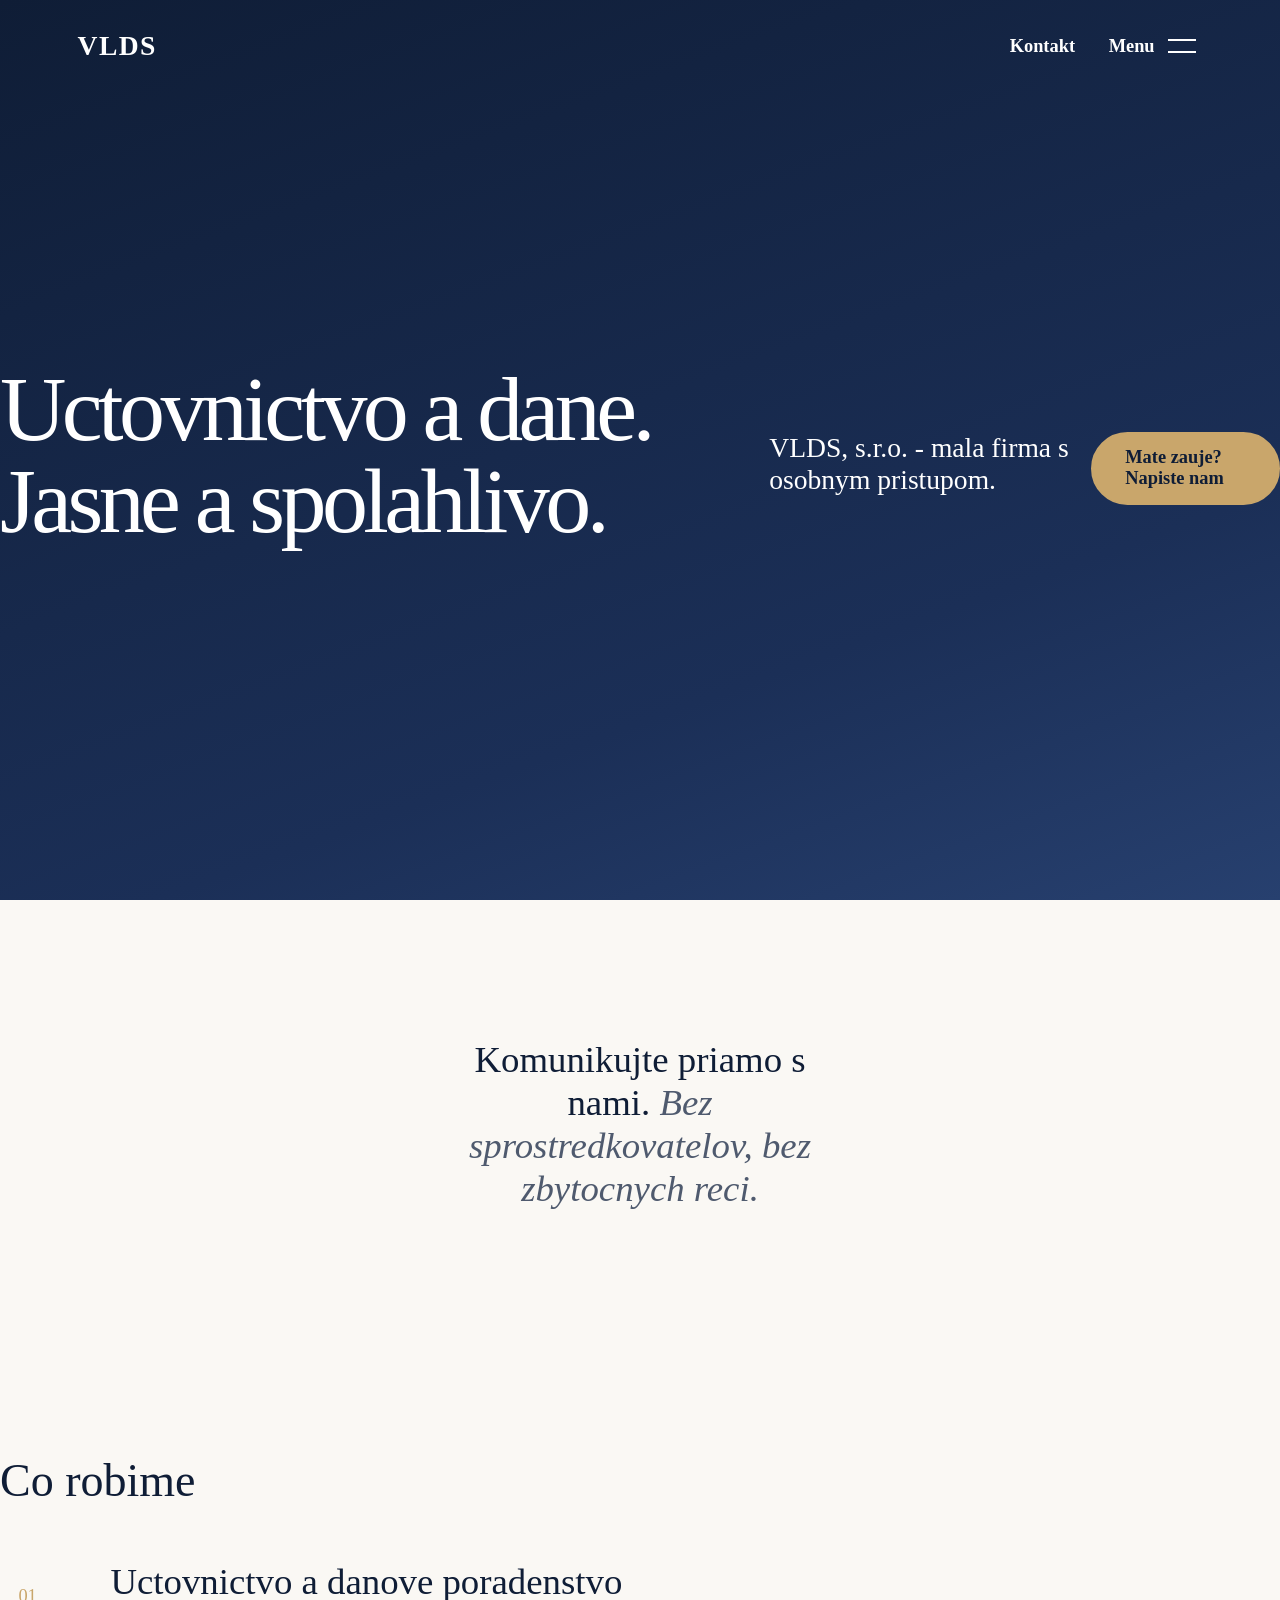
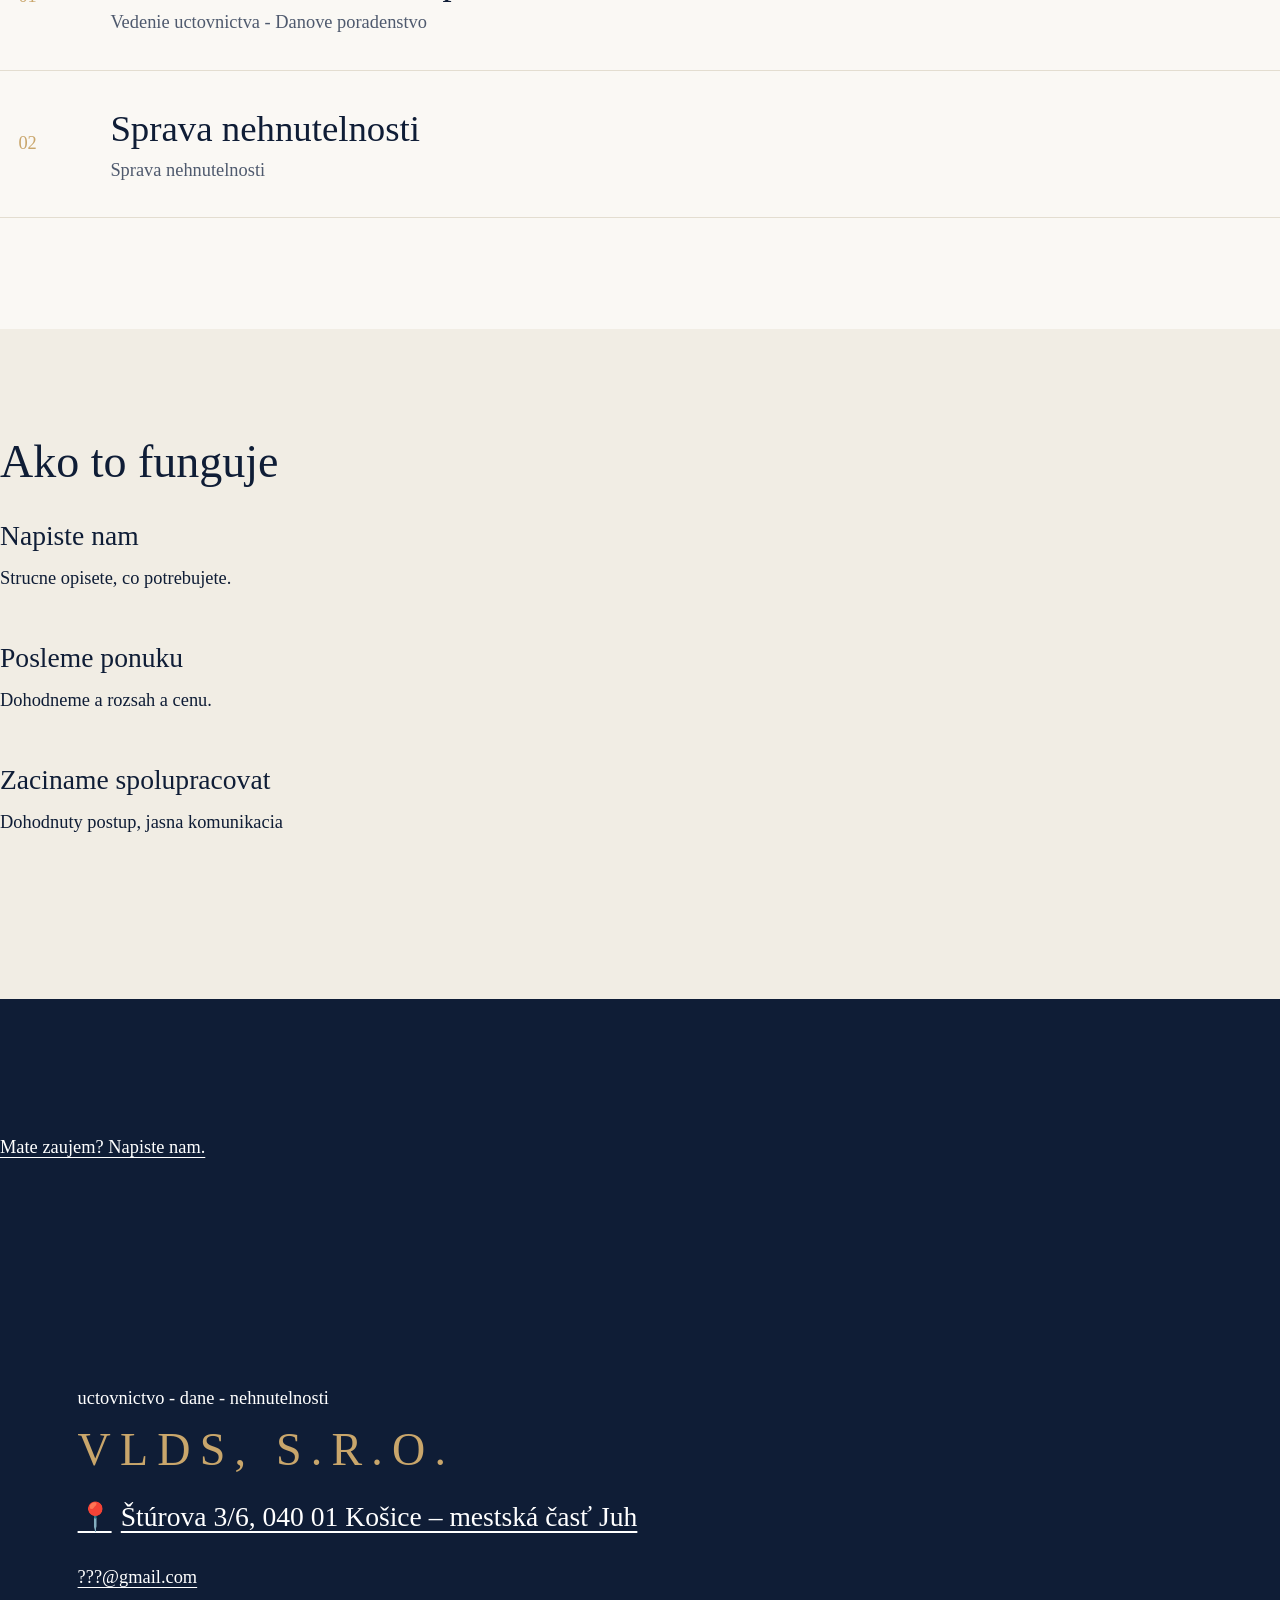
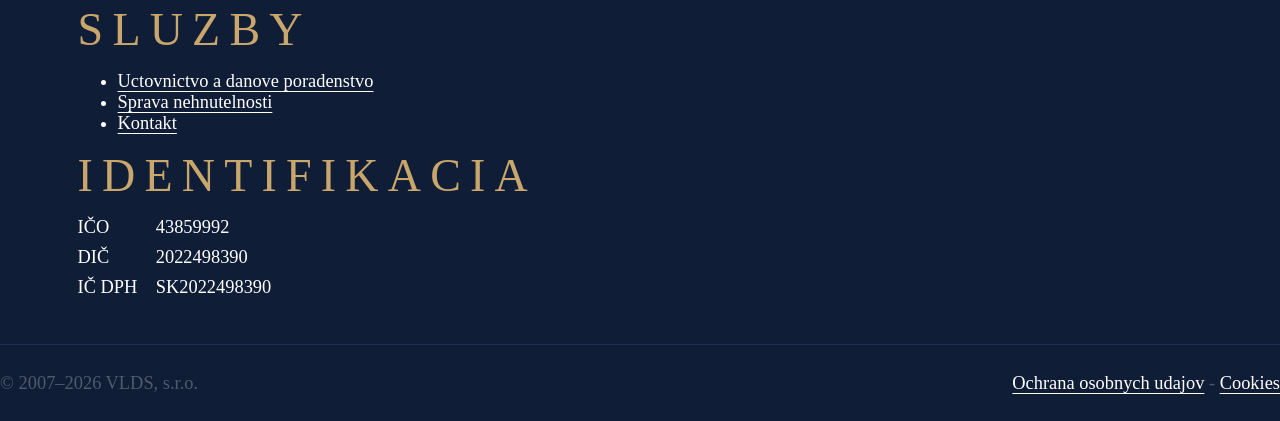
==== index.html @ 3e164d40 "Add initial HTML structure, CSS styles, and contact page" ====
<!doctype html>
<html>
  <head>
    <title>VLDS, s.r.o.</title>
    <link rel="stylesheet" href="style.css" />
  </head>

  <body class="home">
    <header class="header top">
      <div class="wrap bar">
        <a class="logo" href="index.html">VLDS</a>
        <div class="right">
          <a class="contact" href="/other-sites/contact.html">Kontakt</a>
          <button class="menu_button">
            <span class="menu_text" aria-expanded="false" aria-controls="menu"
              >Menu</span
            >
            <span class="bars" aria-hidden="true"></span>
          </button>
        </div>
      </div>
    </header>

    <main id="content">
      <section class="hero">
        <p class="eyebrow">Kosice - od roku 2007</p>
        <h1>Uctovnictvo a dane. Jasne a spolahlivo.</h1>
        <p class="lead">VLDS, s.r.o. - mala firma s osobnym pristupom.</p>
        <a class="button button--gold" href="/other-sites/contact.html"
          >Mate zauje? Napiste nam</a
        >
      </section>

      <section class="message">
        <p>
          Komunikujte priamo s nami.
          <em>Bez sprostredkovatelov, bez zbytocnych reci.</em>
        </p>
      </section>

      <section class="services">
        <p class="eyebrow">Sluzby</p>
        <h2>Co robime</h2>
        <div class="list">
          <a class="row" href="">
            <span class="number">01</span>
            <span class="row_text">
              <b>Uctovnictvo a danove poradenstvo</b>
              <small>Vedenie uctovnictva - Danove poradenstvo</small>
            </span>
          </a>

          <a class="row" href="">
            <span class="number">02</span>
            <span class="row_text">
              <b>Sprava nehnutelnosti</b>
              <small>Sprava nehnutelnosti</small>
            </span>
          </a>
        </div>
      </section>

      <section class="procedure">
        <p class="eyebrow">Postup</p>
        <h2>Ako to funguje</h2>
        <ol class="steps">
          <li>
            <h3>Napiste nam</h3>
            <p>Strucne opisete, co potrebujete.</p>
          </li>
          <li>
            <h3>Posleme ponuku</h3>
            <p>Dohodneme a rozsah a cenu.</p>
          </li>
          <li>
            <h3>Zaciname spolupracovat</h3>
            <p>Dohodnuty postup, jasna komunikacia</p>
          </li>
        </ol>
      </section>

      <section class="cooperation">
        <p class="eyebrow">Spolupraca</p>
        <a href="/other-sites/contact.html">Mate zaujem? Napiste nam.</a>
      </section>
    </main>

    <footer class="footer">
      <div class="wrap">
        <p>uctovnictvo - dane - nehnutelnosti</p>
        <div>
          <h2>VLDS, s.r.o.</h2>
          <details class="address">
            <summary>Štúrova 3/6, 040 01 Košice – mestská časť Juh</summary>
          </details>
          <p><a href="">???@gmail.com</a></p>
        </div>

        <div>
          <h2>Sluzby</h2>
          <ul class="footer_services">
            <li>
              <a href="">Uctovnictvo a danove poradenstvo</a>
            </li>
            <li>
              <a href="">Sprava nehnutelnosti</a>
            </li>
            <li>
              <a href="/other-sites/contact.html">Kontakt</a>
            </li>
          </ul>
        </div>

        <div>
          <h2>Identifikacia</h2>
          <dl>
            <dt>IČO</dt>
            <dd>43859992</dd>
            <dt>DIČ</dt>
            <dd>2022498390</dd>
            <dt>IČ DPH</dt>
            <dd>SK2022498390</dd>
          </dl>
        </div>
      </div>

      <div class="legal">
        <span>© 2007–2026 VLDS, s.r.o.</span>
        <span>
          <a href="/legal/">Ochrana osobnych udajov</a>
          -
          <a href="/legal/">Cookies</a>
        </span>
      </div>
    </footer>
  </body>
</html>
---- style.css ----
:root {
  --color: #0f1d36;
  --color2: #1b2f57;
  --background: #faf8f4;
  --line: #e3ddd0;
  --gold: #c9a66b;
  --muted: #4f5a6e;
  --font: "Iowan Old Style", "Palatino Linotype", Palatino, Georgia, serif;
}


/* GLOBAL */

* {
    box-sizing: border-box;
}

html {
    font-size: 115%;
    scroll-behavior: smooth;
}

body {
    margin: 0;
    font: 1.25rem, "Segoe UI", Roboto, sans-serif;
    color: var(--color);
    background: var(--background);
    animation: all 1s;
}

a {
    color: inherit  ;
    text-underline-offset: 4px;
}

h1, h2, h3 {
    font-family: var(--font);
    font-weight: 500;
    line-height: 1;
    margin: 0 0 1rem;
}

h1 {
    font-size: 5rem;
    letter-spacing: -0.05em;
}

h2 {
    font-size: 2.5rem;
}

h3 {
    font-size: 1.5rem;
}

.wrap {
    max-width: 1180px;
    margin: 0 auto;
    padding: 0 1.5rem;
}

.services, .procedure {
    padding: 6rem 0;
}

.procedure {
    background: #f1ede4;
}

.small {
    font-size: 1rem;
}

.lead {
    font-size: 1.5rem;
    color: var(--muted);
    max-width: 36ch;
}

.eyebrow {
    position: absolute;
    left: -1000px;
    top: 0;
    background: var(--color);
    color: white;
    padding: 0.5rem 1rem;
    z-index: 100;
}

:focus-visible {
    outline: 3px solid var(--gold);
    outline-offset: 3px;
}


/* HEADER */

.header {
    position: fixed;
    inset: 0 0 auto;
    z-index: 60;
    background: var(--background);
    border-bottom: 1px solid var(--line);
    transition: transform 0.3s,
                background 0.3s,
                color 0.3s;
}

.bar {
    display: flex;
    justify-content: space-between;
    align-items: center;
    min-height: 5rem;
}

.logo {
    font: 600 1.5rem var(--font);
    text-decoration: none;
    letter-spacing: 0.05em;
}

.right {
    display: flex;
    align-items: center;
    gap: 1.5rem;
}

.contact {
    text-decoration: none;
    font-weight: 600;
    position: relative;
}

.menu_button {
    display: flex;
    align-items: center;
    gap: 0.75rem;
    min-height: 50px;
    background: none;
    border: 0;
    color: inherit;
    font: inherit;
    font-weight: 600;
    cursor: pointer;
}

.bars {
    width: 28px;
    height: 14px;
    border-top: 2px solid;
    border-bottom: 2px solid;
    position: relative;
    transition: 0.5s;
}

.home .header.top {
    background: transparent;
    border-color:  transparent;
    color: white;
}


/* HERO */

.hero {
    position: relative;
    min-height: 100svh;
    display: flex;
    align-items: center;
    background: linear-gradient(160deg, #0f1d36, #1b2f57 70%, #27406f);
    color: white;
    overflow: hidden;
    padding: 7rem 0 5rem;
}

.hero .eyebrow {
    color: var(--gold)
}

.hero .lead {
    color: white;
    margin-bottom: 2rem;
}

.hero .wrap {
    position: relative;
}

.hero h1 {
    display: inline-block;
    overflow: hidden;
    vertical-align: top;
    padding-bottom: 0.1em;
}

.button {
    display: inline-block;
    min-height: 50px;
    padding: 0.75rem 1.75rem;
    font: inherit;
    font-weight: 700;
    text-decoration: none;
    color: white;
    background: var(--color);
    border: 2px solid var(--color2);
    border-radius: 100px;
    cursor: pointer;
    transition: transform 0.3s,
                background 0.3s,
                color 0.3s;
}

.button:hover {
    transform: translateY(-3px);
}

.button--gold {
    background: var(--gold);
    border-color: var(--gold);
    color: var(--color);
}

.message {
    padding: 7.5rem 0;
    text-align: center;
}

.message p {
    font: 500 2rem var(--font);
    max-width: 20ch;
    margin: 0 auto;
}

.message em {
    color: var(--muted);
}


/* SERVICES */

.rows {
    margin-top: 2.5rem;
    border-top: 1px solid var(--line);
}

.row {
    display: grid;
    grid-template-columns: 4rem 1fr auto;
    gap: 1rem;
    align-items: center;
    padding: 2rem 1rem;
    border-bottom: 1px solid var(--line);
    text-decoration: none;
    transition: background 0.3s,
                color 0.3s,
                padding 0.3s;
}

.row:hover, .row:focus-visible {
    background: var(--color);
    color: white;
    padding-left: 2rem;
}

.number {
    font: 500 1rem var(--font);
    color: var(--gold);
}

.row_text b {
    display: block;
    font: 500 2rem var(--font);
}

.row_text small {
    display: block;
    color: var(--muted);
    font-size: 1rem;
    margin-top: 0.5rem;
}

.row:hover small {
    color: white;
}


/* PRODECURE */

.steps {
    list-style: none;
    padding: 0;
    margin: 2rem 0;
    display: grid;
    gap: 2rem;
}

.steps li {
    border-top: px solid var(--font);
}


/* COOPERATION */

.cooperation {
    background: var(--color);
    color: white;
    padding: 7.5rem 0;
}

.cooperation .eyebrow {
    color: var(--gold);
}


/* FOOTER */

.footer {
    background: var(--color);
    color: white;
    padding: 4rem 0 1.5rem;
}

.footer a {
    color: white;
}

.footer h2 {
    font: 600 0.75rem;
    letter-spacing: 0.2em;
    text-transform: uppercase;
    color: var(--gold);
    margin: 0 0 1rem;
}

.address {
    margin: 0.6rem 0 1.4rem;
}

.address summary {
    cursor: pointer;
    font: 500 1.5rem var(--font);
    min-height: 50px;
    display: flex;
    align-items: center;
    gap: 0.5rem;
    text-decoration: underline;
    text-underline-offset: 5px;
    list-style: none;
}

.address summary::-webkit-details-marker {
  display: none;
}

.address summary:before {
  content: "📍";
}

.address summary:hover {
  text-decoration-color: var(--gold);
}

.footer_sevices {
    list-style: none;
    padding: 0;
    margin: 0;
}

.footer_sevices li {
    margin: 0.5rem 0;
}

.footer dl {
    display: grid;
    grid-template-columns: auto 1fr;
    gap: 0.5rem 1rem;
    margin: 0;
}

.footer dd {
    margin: 0;
}

.legal {
    display: flex;
    flex-wrap: wrap;
    justify-content: space-between;
    gap: 0.5rem;
    margin-top: 2.5rem;
    padding-top: 1.5rem;
    border-top: 1px solid var(--color2);
    font-size: 1rem;
    color: var(--muted);
}
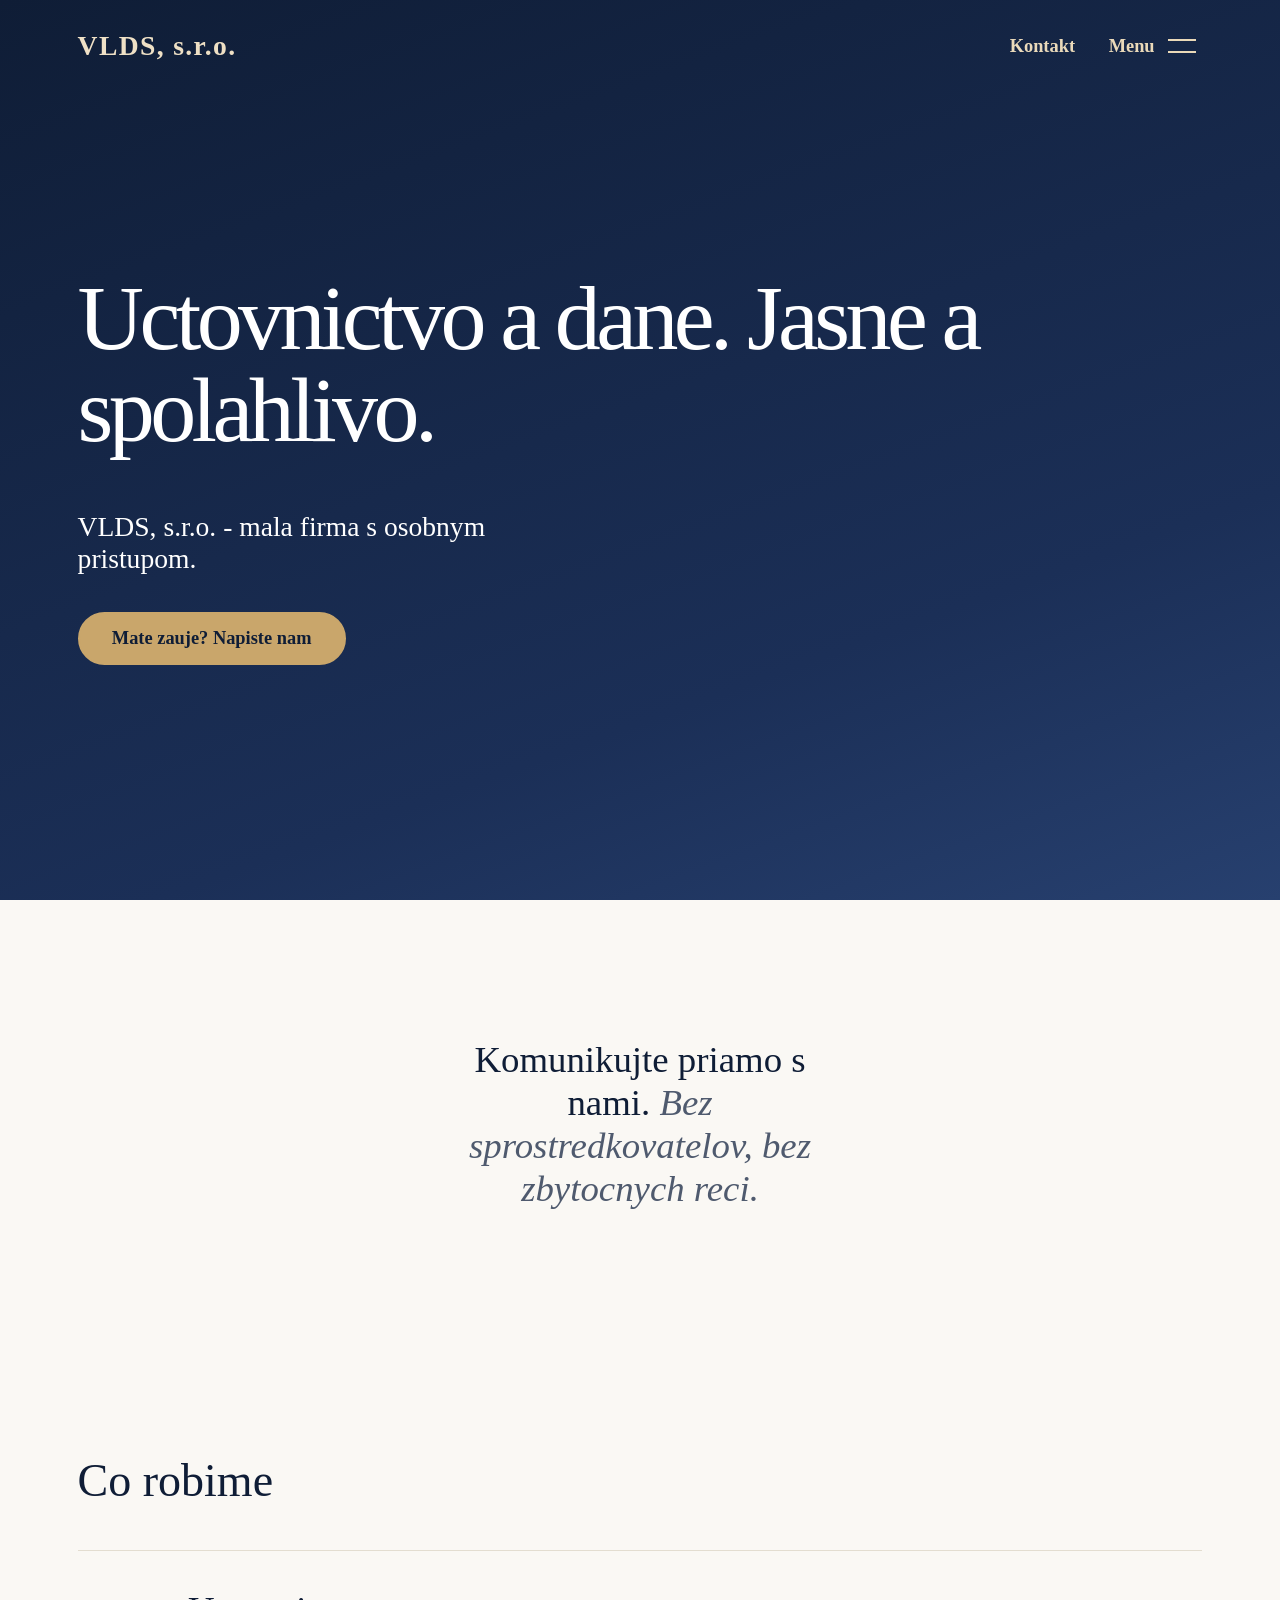
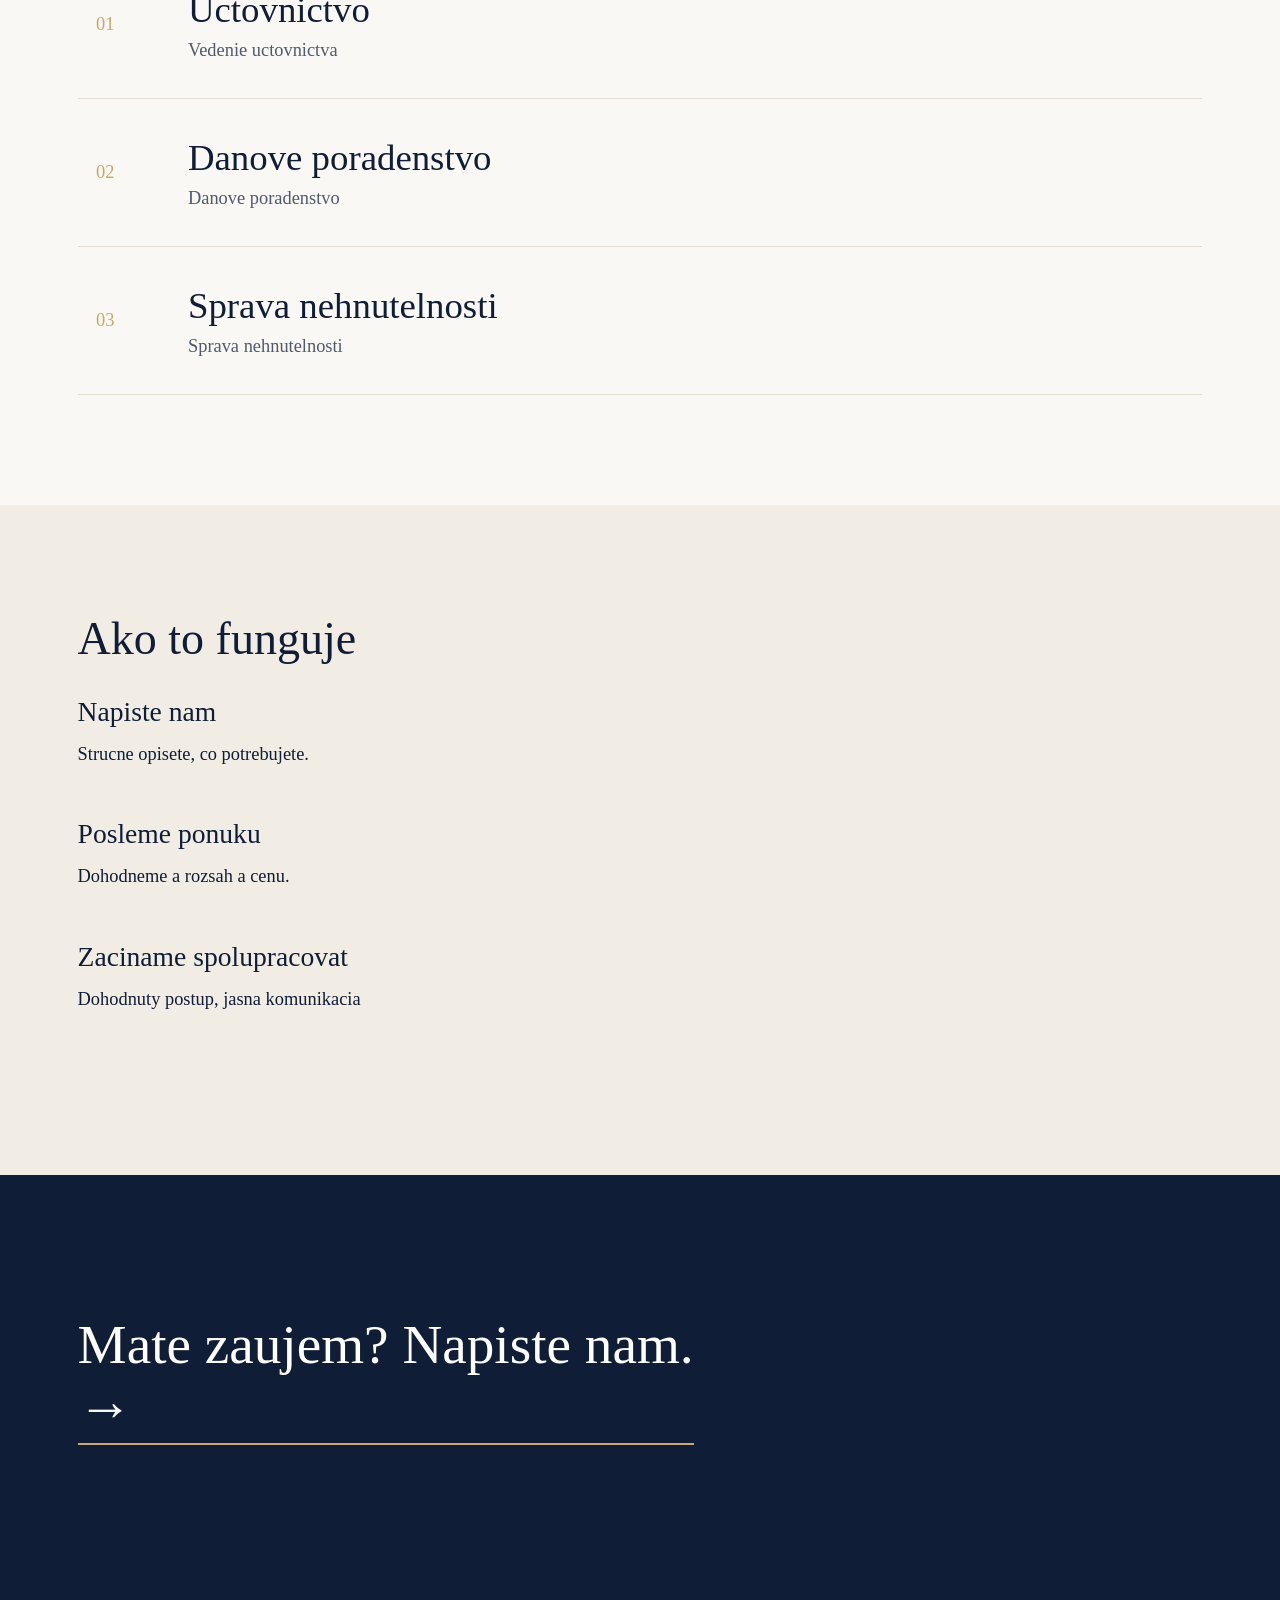
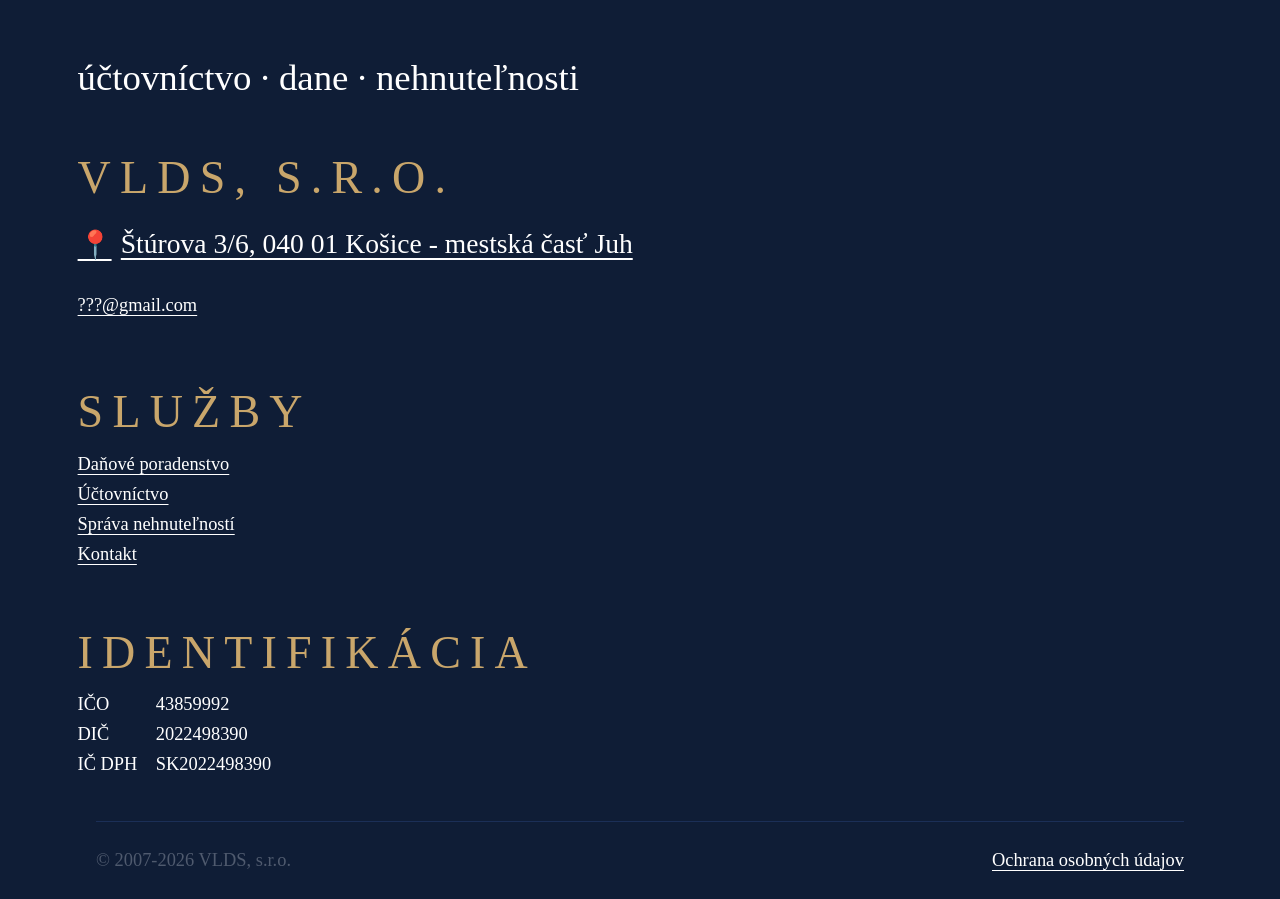
==== commit f1be52c3: "Add contact, tax consulting, property management, and accounting pages with corresponding HTML struc" ====
--- a/index.html
+++ b/index.html
@@ -1,21 +1,23 @@
 <!doctype html>
-<html>
+<html lang="sk">
   <head>
     <title>VLDS, s.r.o.</title>
-    <link rel="stylesheet" href="style.css" />
+    <link rel="stylesheet" href="/style.css" />
   </head>
 
   <body class="home">
     <header class="header top">
       <div class="wrap bar">
-        <a class="logo" href="index.html">VLDS</a>
+        <a class="logo" href="/index.html">VLDS, s.r.o.</a>
         <div class="right">
           <a class="contact" href="/other-sites/contact.html">Kontakt</a>
-          <button class="menu_button">
-            <span class="menu_text" aria-expanded="false" aria-controls="menu"
-              >Menu</span
-            >
-            <span class="bars" aria-hidden="true"></span>
+          <button
+            class="menu_button"
+            aria-expanded="false"
+            aria-controls="menu"
+          >
+            <span>Menu</span
+            ><span class="bars" aria-hidden="true"></span>
           </button>
         </div>
       </div>
@@ -23,114 +25,153 @@
 
     <main id="content">
       <section class="hero">
-        <p class="eyebrow">Kosice - od roku 2007</p>
-        <h1>Uctovnictvo a dane. Jasne a spolahlivo.</h1>
-        <p class="lead">VLDS, s.r.o. - mala firma s osobnym pristupom.</p>
-        <a class="button button--gold" href="/other-sites/contact.html"
-          >Mate zauje? Napiste nam</a
-        >
+        <div class="wrap">
+          <p class="eyebrow">Kosice - od roku 2007</p>
+          <h1>Uctovnictvo a dane. Jasne a spolahlivo.</h1>
+          <p class="lead">VLDS, s.r.o. - mala firma s osobnym pristupom.</p>
+          <a class="button button--gold" href="/other-sites/contact.html"
+            >Mate zauje? Napiste nam</a
+          >
+        </div>
       </section>
 
       <section class="message">
-        <p>
-          Komunikujte priamo s nami.
-          <em>Bez sprostredkovatelov, bez zbytocnych reci.</em>
-        </p>
+        <div class="wrap">
+          <p>
+            Komunikujte priamo s nami.
+            <em>Bez sprostredkovatelov, bez zbytocnych reci.</em>
+          </p>
+        </div>
       </section>
 
       <section class="services">
-        <p class="eyebrow">Sluzby</p>
-        <h2>Co robime</h2>
-        <div class="list">
-          <a class="row" href="">
-            <span class="number">01</span>
-            <span class="row_text">
-              <b>Uctovnictvo a danove poradenstvo</b>
-              <small>Vedenie uctovnictva - Danove poradenstvo</small>
-            </span>
-          </a>
+        <div class="wrap">
+          <p class="eyebrow">Sluzby</p>
+          <h2>Co robime</h2>
+          <div class="list">
+            <a class="row" href="/other-sites/vedenie-uctovnictva.html">
+              <span class="number">01</span>
+              <span class="row_text">
+                <b>Uctovnictvo</b>
+                <small>Vedenie uctovnictva</small>
+              </span>
+            </a>
 
-          <a class="row" href="">
-            <span class="number">02</span>
-            <span class="row_text">
-              <b>Sprava nehnutelnosti</b>
-              <small>Sprava nehnutelnosti</small>
-            </span>
-          </a>
+            <a class="row" href="/other-sites/danove-poradenstvo.html">
+              <span class="number">02</span>
+              <span class="row_text">
+                <b>Danove poradenstvo</b>
+                <small>Danove poradenstvo</small>
+              </span>
+            </a>
+
+            <a class="row" href="/other-sites/sprava-nehnutelnosti.html">
+              <span class="number">03</span>
+              <span class="row_text">
+                <b>Sprava nehnutelnosti</b>
+                <small>Sprava nehnutelnosti</small>
+              </span>
+            </a>
+          </div>
         </div>
       </section>
 
       <section class="procedure">
-        <p class="eyebrow">Postup</p>
-        <h2>Ako to funguje</h2>
-        <ol class="steps">
-          <li>
-            <h3>Napiste nam</h3>
-            <p>Strucne opisete, co potrebujete.</p>
-          </li>
-          <li>
-            <h3>Posleme ponuku</h3>
-            <p>Dohodneme a rozsah a cenu.</p>
-          </li>
-          <li>
-            <h3>Zaciname spolupracovat</h3>
-            <p>Dohodnuty postup, jasna komunikacia</p>
-          </li>
-        </ol>
+        <div class="wrap">
+          <p class="eyebrow">Postup</p>
+          <h2>Ako to funguje</h2>
+          <ol class="steps">
+            <li>
+              <h3>Napiste nam</h3>
+              <p>Strucne opisete, co potrebujete.</p>
+            </li>
+            <li>
+              <h3>Posleme ponuku</h3>
+              <p>Dohodneme a rozsah a cenu.</p>
+            </li>
+            <li>
+              <h3>Zaciname spolupracovat</h3>
+              <p>Dohodnuty postup, jasna komunikacia</p>
+            </li>
+          </ol>
+        </div>
       </section>
 
       <section class="cooperation">
-        <p class="eyebrow">Spolupraca</p>
-        <a href="/other-sites/contact.html">Mate zaujem? Napiste nam.</a>
+        <div class="wrap">
+          <p class="eyebrow">Spolupraca</p>
+          <a class="question" href="/other-sites/contact.html"
+            >Mate zaujem? Napiste nam. <span aria-hidden="true">→</span></a
+          >
+        </div>
       </section>
     </main>
 
     <footer class="footer">
       <div class="wrap">
-        <p>uctovnictvo - dane - nehnutelnosti</p>
-        <div>
-          <h2>VLDS, s.r.o.</h2>
-          <details class="address">
-            <summary>Štúrova 3/6, 040 01 Košice – mestská časť Juh</summary>
-          </details>
-          <p><a href="">???@gmail.com</a></p>
+        <p class="little">účtovníctvo · dane · nehnuteľnosti</p>
+        <div class="grid">
+          <div>
+            <h2>VLDS, s.r.o.</h2>
+            <details class="address">
+              <summary>Štúrova 3/6, 040 01 Košice - mestská časť Juh</summary>
+              <div
+                class="map"
+                data-lat="48.716152"
+                data-lng="21.258461"
+                data-label="VLDS, s.r.o., Štúrova 3/6"
+                role="region"
+                aria-label="Interaktívna mapa"
+              ></div>
+              <a
+                class="ext"
+                href="https://www.google.com/maps/search/?api=1&query=%C5%A0t%C3%BArova%203/6%2C%20040%2001%20Ko%C5%A1ice"
+                target="_blank"
+                rel="noopener"
+                >Otvoriť v Google Maps ↗</a
+              >
+            </details>
+            <p><a href="">???@gmail.com</a></p>
+          </div>
+
+          <div>
+            <h2>Služby</h2>
+            <ul class="footer_services">
+              <li>
+                <a href="/other-sites/danove-poradenstvo.html"
+                  >Daňové poradenstvo</a
+                >
+              </li>
+              <li>
+                <a href="/other-sites/vedenie-uctovnictva.html">Účtovníctvo</a>
+              </li>
+              <li>
+                <a href="/other-sites/sprava-nehnutelnosti.html"
+                  >Správa nehnuteľností</a
+                >
+              </li>
+              <li><a href="/other-sites/contact.html">Kontakt</a></li>
+            </ul>
+          </div>
+
+          <div>
+            <h2>Identifikácia</h2>
+            <dl>
+              <dt>IČO</dt>
+              <dd>43859992</dd>
+              <dt>DIČ</dt>
+              <dd>2022498390</dd>
+              <dt>IČ DPH</dt>
+              <dd>SK2022498390</dd>
+            </dl>
+          </div>
         </div>
 
-        <div>
-          <h2>Sluzby</h2>
-          <ul class="footer_services">
-            <li>
-              <a href="">Uctovnictvo a danove poradenstvo</a>
-            </li>
-            <li>
-              <a href="">Sprava nehnutelnosti</a>
-            </li>
-            <li>
-              <a href="/other-sites/contact.html">Kontakt</a>
-            </li>
-          </ul>
+        <div class="legal">
+          <span>© 2007-2026 VLDS, s.r.o.</span
+          ><span
+            ><a href="/legal/ochrana-osobnych-udajov.html">Ochrana osobných údajov</a>
         </div>
-
-        <div>
-          <h2>Identifikacia</h2>
-          <dl>
-            <dt>IČO</dt>
-            <dd>43859992</dd>
-            <dt>DIČ</dt>
-            <dd>2022498390</dd>
-            <dt>IČ DPH</dt>
-            <dd>SK2022498390</dd>
-          </dl>
-        </div>
-      </div>
-
-      <div class="legal">
-        <span>© 2007–2026 VLDS, s.r.o.</span>
-        <span>
-          <a href="/legal/">Ochrana osobnych udajov</a>
-          -
-          <a href="/legal/">Cookies</a>
-        </span>
       </div>
     </footer>
   </body>
--- a/style.css
+++ b/style.css
@@ -8,344 +8,580 @@
   --font: "Iowan Old Style", "Palatino Linotype", Palatino, Georgia, serif;
 }
 
-
 /* GLOBAL */
-
+/* Main */
 * {
-    box-sizing: border-box;
+  box-sizing: border-box;
 }
 
 html {
-    font-size: 115%;
-    scroll-behavior: smooth;
+  font-size: 115%;
+  scroll-behavior: smooth;
 }
 
 body {
-    margin: 0;
-    font: 1.25rem, "Segoe UI", Roboto, sans-serif;
-    color: var(--color);
-    background: var(--background);
-    animation: all 1s;
+  margin: 0;
+  font: 1.25rem, "Segoe UI", Roboto, sans-serif;
+  color: var(--color);
+  background: var(--background);
+  animation: 1s;
 }
 
 a {
-    color: inherit  ;
-    text-underline-offset: 4px;
-}
-
-h1, h2, h3 {
-    font-family: var(--font);
-    font-weight: 500;
-    line-height: 1;
-    margin: 0 0 1rem;
+  color: inherit;
+  text-underline-offset: 4px;
+}
+
+h1,
+h2,
+h3 {
+  font-family: var(--font);
+  font-weight: 500;
+  line-height: 1;
+  margin: 0 0 1rem;
 }
 
 h1 {
-    font-size: 5rem;
-    letter-spacing: -0.05em;
+  font-size: 5rem;
+  letter-spacing: -0.05em;
 }
 
 h2 {
-    font-size: 2.5rem;
+  font-size: 2.5rem;
 }
 
 h3 {
-    font-size: 1.5rem;
+  font-size: 1.5rem;
 }
 
 .wrap {
-    max-width: 1180px;
-    margin: 0 auto;
-    padding: 0 1.5rem;
-}
-
-.services, .procedure {
-    padding: 6rem 0;
+  max-width: 1180px;
+  margin: 0 auto;
+  padding: 0 1.5rem;
+}
+
+.services,
+.procedure,
+.statement {
+  padding: 6rem 0;
 }
 
 .procedure {
-    background: #f1ede4;
+  background: #f1ede4;
 }
 
 .small {
-    font-size: 1rem;
+  font-size: 1rem;
 }
 
 .lead {
-    font-size: 1.5rem;
-    color: var(--muted);
-    max-width: 36ch;
+  font-size: 1.5rem;
+  color: var(--muted);
+  max-width: 36ch;
 }
 
 .eyebrow {
-    position: absolute;
-    left: -1000px;
-    top: 0;
-    background: var(--color);
-    color: white;
-    padding: 0.5rem 1rem;
-    z-index: 100;
+  position: absolute;
+  left: -1000px;
+  top: 0;
+  background: var(--color);
+  color: white;
+  padding: 0.5rem 1rem;
+  z-index: 100;
 }
 
 :focus-visible {
-    outline: 3px solid var(--gold);
-    outline-offset: 3px;
+  outline: 3px solid var(--gold);
+  outline-offset: 3px;
+}
+
+/* OTHER SITES */
+.title {
+  padding: 9rem 0 2rem;
+}
+
+.statement {
+  padding-top: 2rem;
+}
+
+.narrow {
+  max-width: 800px;
+}
+
+.narrow h2 {
+  font-size: 2rem;
+  margin-top: 2rem;
+}
+
+/* FORM */
+.grid {
+  display: grid;
+  gap: 3rem;
+}
+
+.muted {
+  color: var(--muted);
+}
+
+.small {
+  font-size: 1rem;
+}
+
+.form {
+  display: grid;
+  gap: 1.5rem;
+}
+
+.dont {
+  position: absolute;
+  left: -10000px;
+}
+
+.field label {
+  display: block;
+  font-weight: 600;
+  margin-bottom: 0.25rem;
+}
+
+.field b {
+  color: var(--gold);
+}
+
+input,
+textarea {
+  width: 100%;
+  min-height: 50px;
+  padding: 0.8rem 0;
+  font: inherit;
+  color: var(--color);
+  background: transparent;
+  border: 1px solid var(--line);
+  border-bottom: 2px solid var(--gold);
+  border-radius: 0;
+  transition: border-color 0.25s;
+}
+
+input:focus,
+textarea:focus {
+  outline: 0;
+  border-color: var(--color);
+  box-shadow: 0 2px 0 var(--gold);
+}
+
+.check {
+  display: flex;
+  gap: 0.8rem;
+  align-items: flex-start;
+}
+
+.check input {
+  width: 24px;
+  min-height: 24px;
+  margin-top: 0.3rem;
+  flex: none;
+}
+
+.check label {
+  font-weight: 400;
+  font-size: 1rem;
+  margin: 0;
+}
+
+.form__msg {
+  margin: 0;
+  font-weight: 600;
+}
+.form__msg.ok {
+  color: #0f6b3f;
+}
+.form__msg.err {
+  color: #a3241f;
+}
+
+.nav_text {
+  display: inline-block;
+  overflow: hidden;
+  vertical-align: top;
+  padding-bottom: 0.1rem;
+}
+
+.navigation {
+  list-style: none;
+  display: flex;
+  flex-wrap: wrap;
+  gap: 0.5rem;
+  padding: 0;
+  margin: 0 0 2rem;
+  font-size: 1rem;
+  color: var(--muted);
+}
+
+.navigation li + li:before {
+  content: "/";
+  margin-right: 0.5rem;
+}
+
+.navigation a {
+  text-decoration: none;
+}
+
+.navigation a:hover {
+  text-decoration: underline;
 }
 
 
 /* HEADER */
 
 .header {
-    position: fixed;
-    inset: 0 0 auto;
-    z-index: 60;
-    background: var(--background);
-    border-bottom: 1px solid var(--line);
-    transition: transform 0.3s,
-                background 0.3s,
-                color 0.3s;
+  position: fixed;
+  inset: 0 0 auto;
+  z-index: 60;
+  mix-blend-mode: difference;
+  background: var(--background);
+  border-bottom: 1px solid var(--line);
+  transition:
+    transform 0.3s,
+    background 0.3s,
+    color 0.3s;
 }
 
 .bar {
-    display: flex;
-    justify-content: space-between;
-    align-items: center;
-    min-height: 5rem;
+  display: flex;
+  justify-content: space-between;
+  align-items: center;
+  min-height: 5rem;
 }
 
 .logo {
-    font: 600 1.5rem var(--font);
-    text-decoration: none;
-    letter-spacing: 0.05em;
+  font: 600 1.5rem var(--font);
+  text-decoration: none;
+  letter-spacing: 0.05em;
 }
 
 .right {
-    display: flex;
-    align-items: center;
-    gap: 1.5rem;
+  display: flex;
+  align-items: center;
+  gap: 1.5rem;
 }
 
 .contact {
-    text-decoration: none;
-    font-weight: 600;
-    position: relative;
+  text-decoration: none;
+  font-weight: 600;
+  position: relative;
+}
+
+.contact:after {
+  content: "";
+  position: absolute;
+  left: 0;
+  right: 0;
+  bottom: -3px;
+  height: 2px;
+  background: currentColor;
+  transform: scaleX(0);
+  transform-origin: left;
+  transition: transform 0.3s;
+}
+
+.contact:hover:after {
+  transform: scaleX(1);
 }
 
 .menu_button {
-    display: flex;
-    align-items: center;
-    gap: 0.75rem;
-    min-height: 50px;
-    background: none;
-    border: 0;
-    color: inherit;
-    font: inherit;
-    font-weight: 600;
-    cursor: pointer;
+  display: flex;
+  align-items: center;
+  gap: 0.75rem;
+  min-height: 50px;
+  background: none;
+  border: 0;
+  color: inherit;
+  font: inherit;
+  font-weight: 600;
+  cursor: pointer;
 }
 
 .bars {
-    width: 28px;
-    height: 14px;
-    border-top: 2px solid;
-    border-bottom: 2px solid;
-    position: relative;
-    transition: 0.5s;
+  width: 28px;
+  height: 14px;
+  border-top: 2px solid;
+  border-bottom: 2px solid;
+  position: relative;
+  transition: 0.5s;
 }
 
 .home .header.top {
-    background: transparent;
-    border-color:  transparent;
-    color: white;
-}
-
+  background: transparent;
+  border-color: transparent;
+  color: white;
+}
 
 /* HERO */
 
 .hero {
-    position: relative;
-    min-height: 100svh;
-    display: flex;
-    align-items: center;
-    background: linear-gradient(160deg, #0f1d36, #1b2f57 70%, #27406f);
-    color: white;
-    overflow: hidden;
-    padding: 7rem 0 5rem;
+  position: relative;
+  min-height: 100svh;
+  display: flex;
+  align-items: center;
+  background: linear-gradient(160deg, #0f1d36, #1b2f57 70%, #27406f);
+  color: white;
+  overflow: hidden;
+  padding: 7rem 0 5rem;
 }
 
 .hero .eyebrow {
-    color: var(--gold)
+  color: var(--gold);
 }
 
 .hero .lead {
-    color: white;
-    margin-bottom: 2rem;
+  color: white;
+  margin-bottom: 2rem;
 }
 
 .hero .wrap {
-    position: relative;
+  position: relative;
 }
 
 .hero h1 {
-    display: inline-block;
-    overflow: hidden;
-    vertical-align: top;
-    padding-bottom: 0.1em;
+  display: inline-block;
+  overflow: hidden;
+  vertical-align: top;
+  padding-bottom: 0.1em;
 }
 
 .button {
-    display: inline-block;
-    min-height: 50px;
-    padding: 0.75rem 1.75rem;
-    font: inherit;
-    font-weight: 700;
-    text-decoration: none;
-    color: white;
-    background: var(--color);
-    border: 2px solid var(--color2);
-    border-radius: 100px;
-    cursor: pointer;
-    transition: transform 0.3s,
-                background 0.3s,
-                color 0.3s;
+  display: inline-block;
+  min-height: 50px;
+  padding: 0.75rem 1.75rem;
+  font: inherit;
+  font-weight: 700;
+  text-decoration: none;
+  color: white;
+  background: var(--color);
+  border: 2px solid var(--color2);
+  border-radius: 100px;
+  cursor: pointer;
+  transition:
+    transform 0.3s,
+    background 0.3s,
+    color 0.3s;
 }
 
 .button:hover {
-    transform: translateY(-3px);
+  transform: translateY(-3px);
 }
 
 .button--gold {
-    background: var(--gold);
-    border-color: var(--gold);
-    color: var(--color);
+  background: var(--gold);
+  border-color: var(--gold);
+  color: var(--color);
 }
 
 .message {
-    padding: 7.5rem 0;
-    text-align: center;
+  padding: 7.5rem 0;
+  text-align: center;
 }
 
 .message p {
-    font: 500 2rem var(--font);
-    max-width: 20ch;
-    margin: 0 auto;
+  font: 500 2rem var(--font);
+  max-width: 20ch;
+  margin: 0 auto;
 }
 
 .message em {
-    color: var(--muted);
-}
-
+  color: var(--muted);
+}
 
 /* SERVICES */
 
-.rows {
-    margin-top: 2.5rem;
-    border-top: 1px solid var(--line);
+.list {
+  margin-top: 2.5rem;
+  border-top: 1px solid var(--line);
 }
 
 .row {
-    display: grid;
-    grid-template-columns: 4rem 1fr auto;
-    gap: 1rem;
-    align-items: center;
-    padding: 2rem 1rem;
-    border-bottom: 1px solid var(--line);
-    text-decoration: none;
-    transition: background 0.3s,
-                color 0.3s,
-                padding 0.3s;
-}
-
-.row:hover, .row:focus-visible {
-    background: var(--color);
-    color: white;
-    padding-left: 2rem;
+  display: grid;
+  grid-template-columns: 4rem 1fr auto;
+  gap: 1rem;
+  align-items: center;
+  padding: 2rem 1rem;
+  border-bottom: 1px solid var(--line);
+  text-decoration: none;
+  transition:
+    background 0.3s,
+    color 0.3s,
+    padding 0.3s;
+}
+
+.row:hover,
+.row:focus-visible {
+  background: var(--color);
+  color: white;
+  padding-left: 2rem;
 }
 
 .number {
-    font: 500 1rem var(--font);
-    color: var(--gold);
+  font: 500 1rem var(--font);
+  color: var(--gold);
 }
 
 .row_text b {
-    display: block;
-    font: 500 2rem var(--font);
+  display: block;
+  font: 500 2rem var(--font);
 }
 
 .row_text small {
-    display: block;
-    color: var(--muted);
-    font-size: 1rem;
-    margin-top: 0.5rem;
+  display: block;
+  color: var(--muted);
+  font-size: 1rem;
+  margin-top: 0.5rem;
 }
 
 .row:hover small {
-    color: white;
-}
-
+  color: white;
+}
 
 /* PRODECURE */
 
 .steps {
-    list-style: none;
-    padding: 0;
-    margin: 2rem 0;
-    display: grid;
-    gap: 2rem;
+  list-style: none;
+  padding: 0;
+  margin: 2rem 0;
+  display: grid;
+  gap: 2rem;
 }
 
 .steps li {
-    border-top: px solid var(--font);
-}
-
+  border-top: 2px solid var(--font);
+}
+
+.tick {
+  list-style: none;
+  padding: 0;
+}
+
+.tick li {
+  padding: 0.9rem 0 0.9rem 2.2rem;
+  border-bottom: 1px solid var(--line);
+  position: relative;
+  font-size: 1.25rem;
+}
+
+.tick li:before {
+  content: "→";
+  position: absolute;
+  left: 0;
+  color: #8a6a2f;
+}
 
 /* COOPERATION */
 
 .cooperation {
-    background: var(--color);
-    color: white;
-    padding: 7.5rem 0;
+  background: var(--color);
+  color: white;
+  padding: 7.5rem 0;
 }
 
 .cooperation .eyebrow {
-    color: var(--gold);
-}
-
+  color: var(--gold);
+}
+
+.question {
+  display: inline-block;
+  font: 500 3rem var(--font);
+  text-decoration: none;
+  border-bottom: 2px solid var(--gold);
+  padding-bottom: 0.2rem;
+}
+
+.question span {
+  display: block;
+  transition: 0.5s;
+}
+
+.question:hover {
+  color: var(--gold);
+}
+
+.question:hover span {
+  transform: translateX(1rem);
+}
 
 /* FOOTER */
 
 .footer {
-    background: var(--color);
-    color: white;
-    padding: 4rem 0 1.5rem;
+  background: var(--color);
+  color: white;
+  padding: 4rem 0 1.5rem;
 }
 
 .footer a {
-    color: white;
+  color: white;
 }
 
 .footer h2 {
-    font: 600 0.75rem;
-    letter-spacing: 0.2em;
-    text-transform: uppercase;
-    color: var(--gold);
-    margin: 0 0 1rem;
-}
-
+  font: 600 0.75rem;
+  letter-spacing: 0.2em;
+  text-transform: uppercase;
+  color: var(--gold);
+  margin: 0 0 1rem;
+}
+
+.little {
+  font: 500 2rem var(--font);
+  margin: 0 0 3rem;
+  color: white;
+}
+
+.footer_services {
+  list-style: none;
+  padding: 0;
+  margin: 0;
+}
+
+.footer_services li {
+  margin: 0.5rem 0;
+}
+
+.footer dl {
+  display: grid;
+  grid-template-columns: auto 1fr;
+  gap: 0.5rem 1rem;
+  margin: 0;
+}
+
+.footer dd {
+  margin: 0;
+}
+
+.legal {
+  display: flex;
+  flex-wrap: wrap;
+  justify-content: space-between;
+  gap: 0.5rem;
+  margin-top: 2.5rem;
+  padding-top: 1.5rem;
+  border-top: 1px solid var(--color2);
+  font-size: 1rem;
+  color: var(--muted);
+  margin-left: 1rem;
+  margin-right: 1rem;
+}
+
+/* ADDRESS AND MAP */
 .address {
-    margin: 0.6rem 0 1.4rem;
+  margin: 0.6rem 0 1.4rem;
 }
 
 .address summary {
-    cursor: pointer;
-    font: 500 1.5rem var(--font);
-    min-height: 50px;
-    display: flex;
-    align-items: center;
-    gap: 0.5rem;
-    text-decoration: underline;
-    text-underline-offset: 5px;
-    list-style: none;
+  cursor: pointer;
+  font: 500 1.5rem var(--font);
+  min-height: 50px;
+  display: flex;
+  align-items: center;
+  gap: 0.5rem;
+  text-decoration: underline;
+  text-underline-offset: 5px;
+  list-style: none;
 }
 
 .address summary::-webkit-details-marker {
@@ -360,35 +596,14 @@
   text-decoration-color: var(--gold);
 }
 
-.footer_sevices {
-    list-style: none;
-    padding: 0;
-    margin: 0;
-}
-
-.footer_sevices li {
-    margin: 0.5rem 0;
-}
-
-.footer dl {
-    display: grid;
-    grid-template-columns: auto 1fr;
-    gap: 0.5rem 1rem;
-    margin: 0;
-}
-
-.footer dd {
-    margin: 0;
-}
-
-.legal {
-    display: flex;
-    flex-wrap: wrap;
-    justify-content: space-between;
-    gap: 0.5rem;
-    margin-top: 2.5rem;
-    padding-top: 1.5rem;
-    border-top: 1px solid var(--color2);
-    font-size: 1rem;
-    color: var(--muted);
-}+.map {
+  height: 380px;
+  border-radius: 14px;
+  margin: 1rem 0 0.6rem;
+  background: #e8e4da;
+  overflow: hidden;
+}
+
+.ext {
+  font-size: 0.95rem;
+}
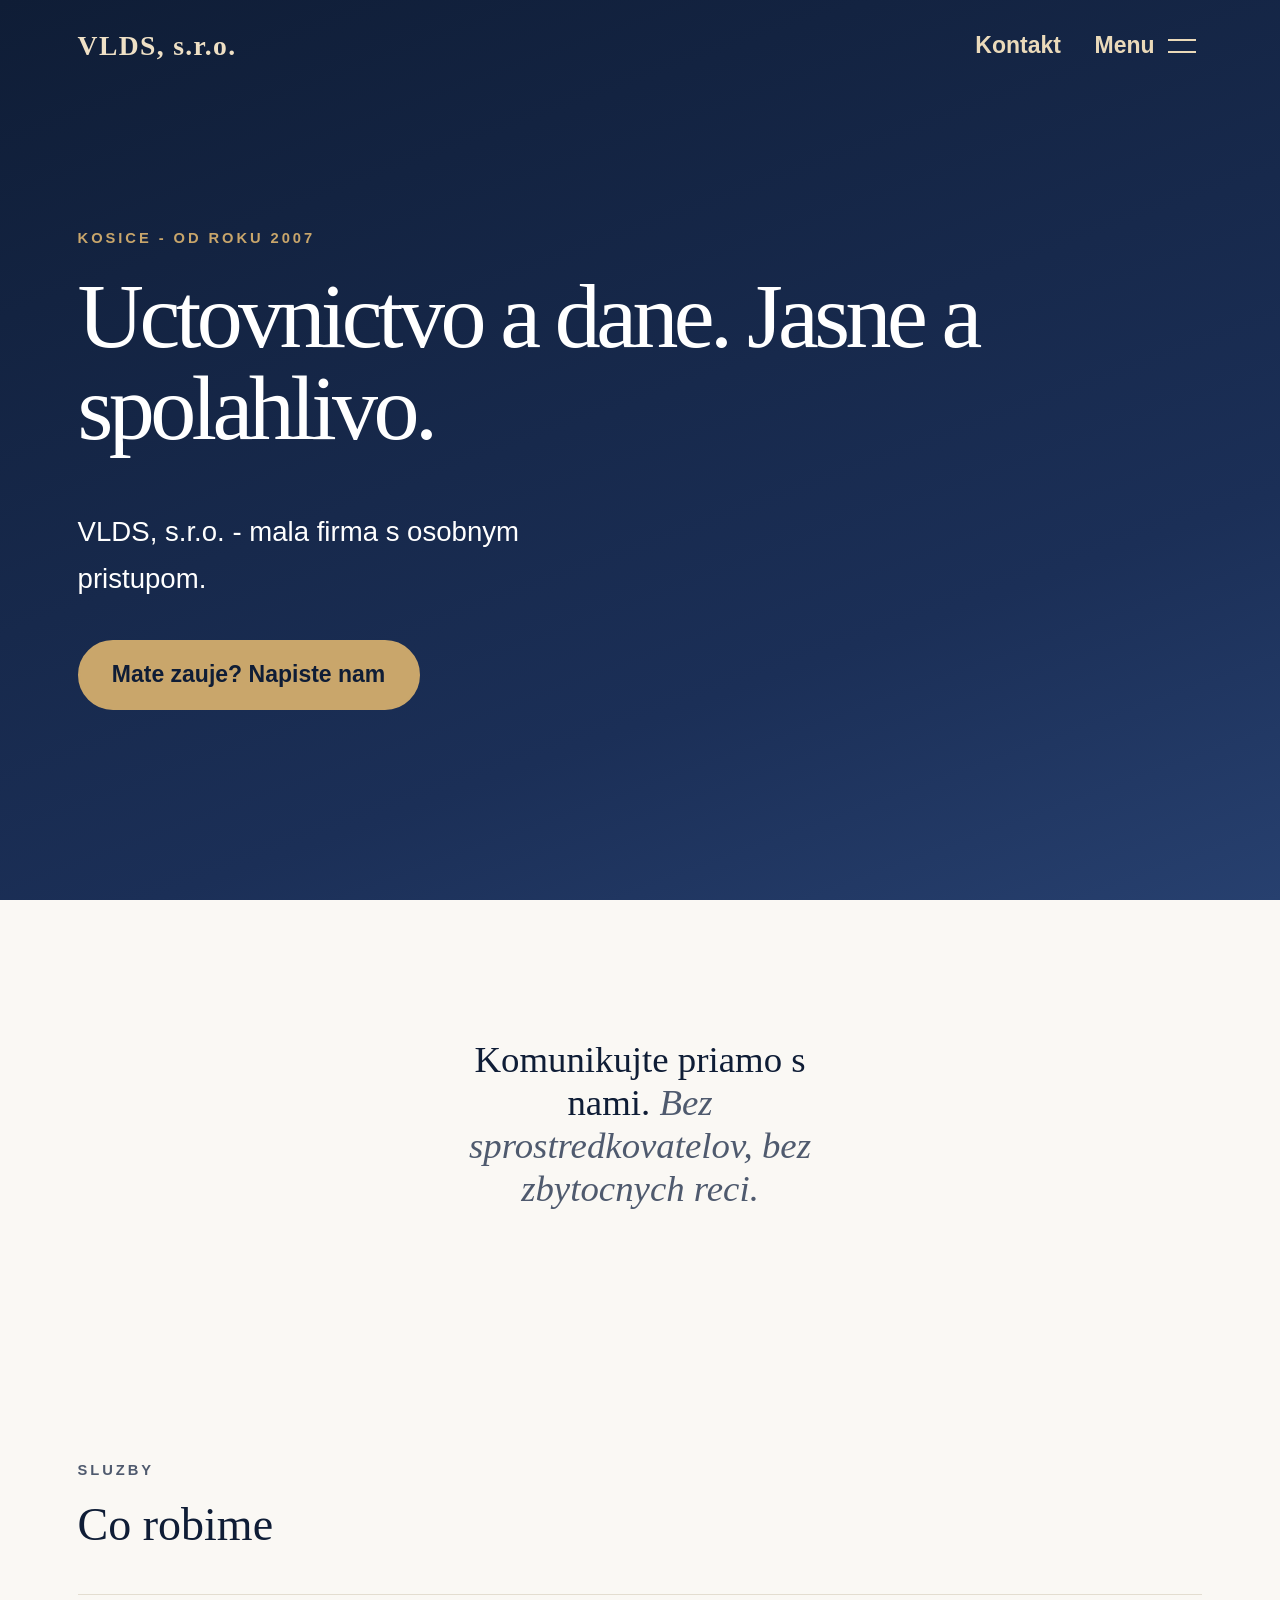
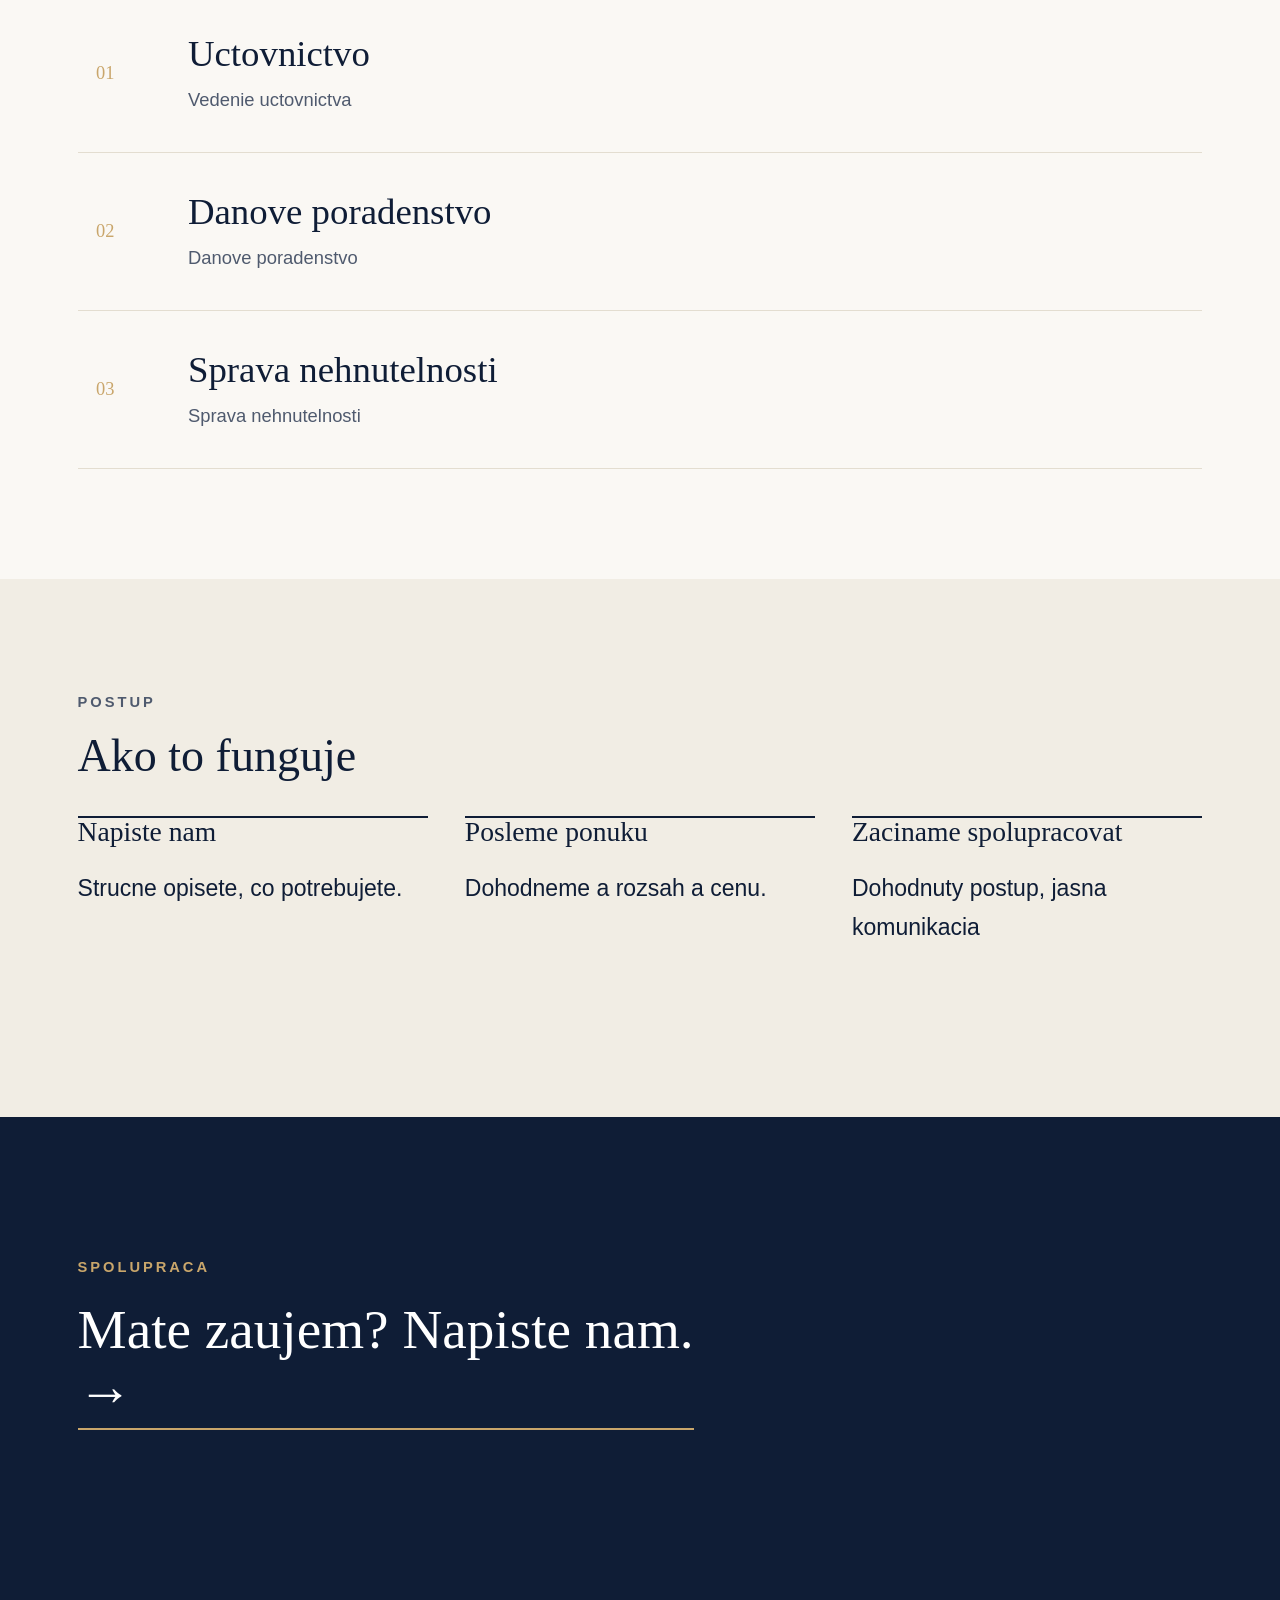
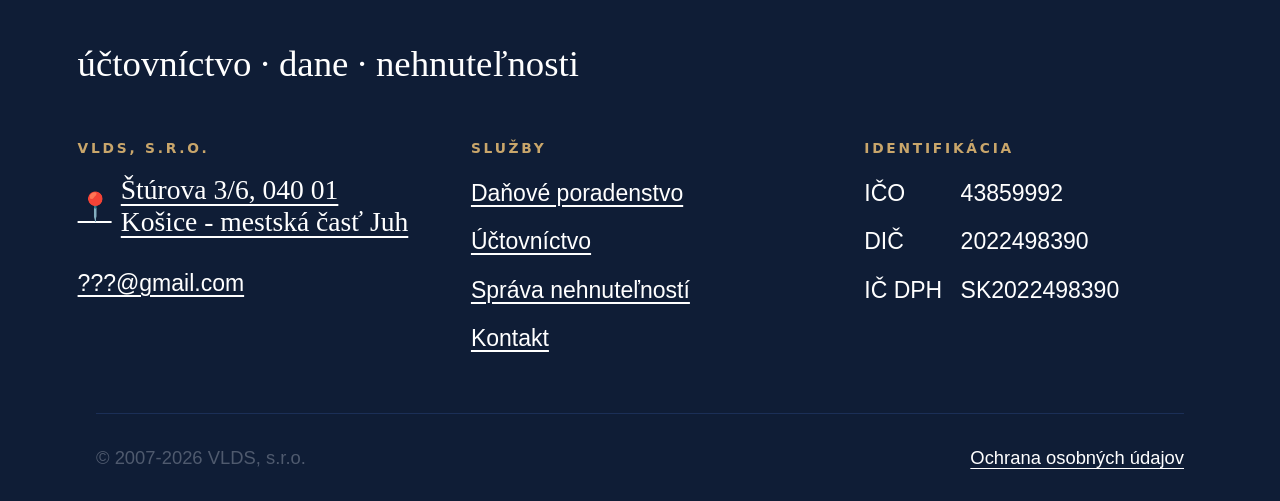
==== commit 4e6e2307: "Add skip link for accessibility and improve footer grid layout across multiple HTML files, commented" ====
--- a/index.html
+++ b/index.html
@@ -1,16 +1,19 @@
 <!doctype html>
 <html lang="sk">
   <head>
+    <meta charset="utf-8" />
+    <meta name="viewport" content="width=device-width, initial-scale=1" />
     <title>VLDS, s.r.o.</title>
-    <link rel="stylesheet" href="/style.css" />
+    <link rel="stylesheet" href="style.css" />
   </head>
 
   <body class="home">
+    <a class="skip" href="#content">Preskočiť na obsah</a>
     <header class="header top">
       <div class="wrap bar">
-        <a class="logo" href="/index.html">VLDS, s.r.o.</a>
+        <a class="logo" href="index.html">VLDS, s.r.o.</a>
         <div class="right">
-          <a class="contact" href="/other-sites/contact.html">Kontakt</a>
+          <a class="contact" href="other-sites/contact.html">Kontakt</a>
           <button
             class="menu_button"
             aria-expanded="false"
@@ -29,7 +32,7 @@
           <p class="eyebrow">Kosice - od roku 2007</p>
           <h1>Uctovnictvo a dane. Jasne a spolahlivo.</h1>
           <p class="lead">VLDS, s.r.o. - mala firma s osobnym pristupom.</p>
-          <a class="button button--gold" href="/other-sites/contact.html"
+          <a class="button button--gold" href="other-sites/contact.html"
             >Mate zauje? Napiste nam</a
           >
         </div>
@@ -49,7 +52,7 @@
           <p class="eyebrow">Sluzby</p>
           <h2>Co robime</h2>
           <div class="list">
-            <a class="row" href="/other-sites/vedenie-uctovnictva.html">
+            <a class="row" href="other-sites/vedenie-uctovnictva.html">
               <span class="number">01</span>
               <span class="row_text">
                 <b>Uctovnictvo</b>
@@ -57,7 +60,7 @@
               </span>
             </a>
 
-            <a class="row" href="/other-sites/danove-poradenstvo.html">
+            <a class="row" href="other-sites/danove-poradenstvo.html">
               <span class="number">02</span>
               <span class="row_text">
                 <b>Danove poradenstvo</b>
@@ -65,7 +68,7 @@
               </span>
             </a>
 
-            <a class="row" href="/other-sites/sprava-nehnutelnosti.html">
+            <a class="row" href="other-sites/sprava-nehnutelnosti.html">
               <span class="number">03</span>
               <span class="row_text">
                 <b>Sprava nehnutelnosti</b>
@@ -100,7 +103,7 @@
       <section class="cooperation">
         <div class="wrap">
           <p class="eyebrow">Spolupraca</p>
-          <a class="question" href="/other-sites/contact.html"
+          <a class="question" href="other-sites/contact.html"
             >Mate zaujem? Napiste nam. <span aria-hidden="true">→</span></a
           >
         </div>
@@ -110,7 +113,7 @@
     <footer class="footer">
       <div class="wrap">
         <p class="little">účtovníctvo · dane · nehnuteľnosti</p>
-        <div class="grid">
+        <div class="grid footer_grid">
           <div>
             <h2>VLDS, s.r.o.</h2>
             <details class="address">
@@ -138,19 +141,19 @@
             <h2>Služby</h2>
             <ul class="footer_services">
               <li>
-                <a href="/other-sites/danove-poradenstvo.html"
+                <a href="other-sites/danove-poradenstvo.html"
                   >Daňové poradenstvo</a
                 >
               </li>
               <li>
-                <a href="/other-sites/vedenie-uctovnictva.html">Účtovníctvo</a>
+                <a href="other-sites/vedenie-uctovnictva.html">Účtovníctvo</a>
               </li>
               <li>
-                <a href="/other-sites/sprava-nehnutelnosti.html"
+                <a href="other-sites/sprava-nehnutelnosti.html"
                   >Správa nehnuteľností</a
                 >
               </li>
-              <li><a href="/other-sites/contact.html">Kontakt</a></li>
+              <li><a href="other-sites/contact.html">Kontakt</a></li>
             </ul>
           </div>
 
@@ -168,9 +171,10 @@
         </div>
 
         <div class="legal">
-          <span>© 2007-2026 VLDS, s.r.o.</span
-          ><span
-            ><a href="/legal/ochrana-osobnych-udajov.html">Ochrana osobných údajov</a>
+          <span>© 2007-2026 VLDS, s.r.o.</span>
+          <span
+            ><a href="legal/ochrana-osobnych-udajov.html">Ochrana osobných údajov</a></span
+          >
         </div>
       </div>
     </footer>
--- a/style.css
+++ b/style.css
@@ -21,10 +21,9 @@
 
 body {
   margin: 0;
-  font: 1.25rem, "Segoe UI", Roboto, sans-serif;
+  font: 1.25rem/1.7 "Segoe UI", Roboto, sans-serif;
   color: var(--color);
   background: var(--background);
-  animation: 1s;
 }
 
 a {
@@ -81,13 +80,26 @@
 }
 
 .eyebrow {
+  text-transform: uppercase;
+  letter-spacing: 0.2em;
+  font-size: 0.8rem;
+  font-weight: 700;
+  color: var(--muted);
+  margin: 0 0 1rem;
+}
+
+.skip {
   position: absolute;
-  left: -1000px;
+  left: -999px;
   top: 0;
-  background: var(--color);
-  color: white;
-  padding: 0.5rem 1rem;
-  z-index: 100;
+  background: var(--ink);
+  color: #fff;
+  padding: 0.7rem 1rem;
+  z-index: 99;
+}
+
+.skip:focus {
+  left: 0;
 }
 
 :focus-visible {
@@ -117,6 +129,14 @@
 .grid {
   display: grid;
   gap: 3rem;
+}
+
+.footer_grid {
+  grid-template-columns: repeat(auto-fit, minmax(min(100%, 240px), 1fr));
+}
+
+.contact_grid {
+  grid-template-columns: repeat(auto-fit, minmax(min(100%, 380px), 1fr));
 }
 
 .muted {
@@ -205,7 +225,7 @@
   padding-bottom: 0.1rem;
 }
 
-.navigation {
+.navigation ol {
   list-style: none;
   display: flex;
   flex-wrap: wrap;
@@ -228,7 +248,6 @@
 .navigation a:hover {
   text-decoration: underline;
 }
-
 
 /* HEADER */
 
@@ -447,11 +466,12 @@
   padding: 0;
   margin: 2rem 0;
   display: grid;
+  grid-template-columns: repeat(auto-fit, minmax(min(100%, 240px), 1fr));
   gap: 2rem;
 }
 
 .steps li {
-  border-top: 2px solid var(--font);
+  border-top: 2px solid var(--color);
 }
 
 .tick {
@@ -519,7 +539,7 @@
 }
 
 .footer h2 {
-  font: 600 0.75rem;
+  font: 600 0.75rem system-ui;
   letter-spacing: 0.2em;
   text-transform: uppercase;
   color: var(--gold);
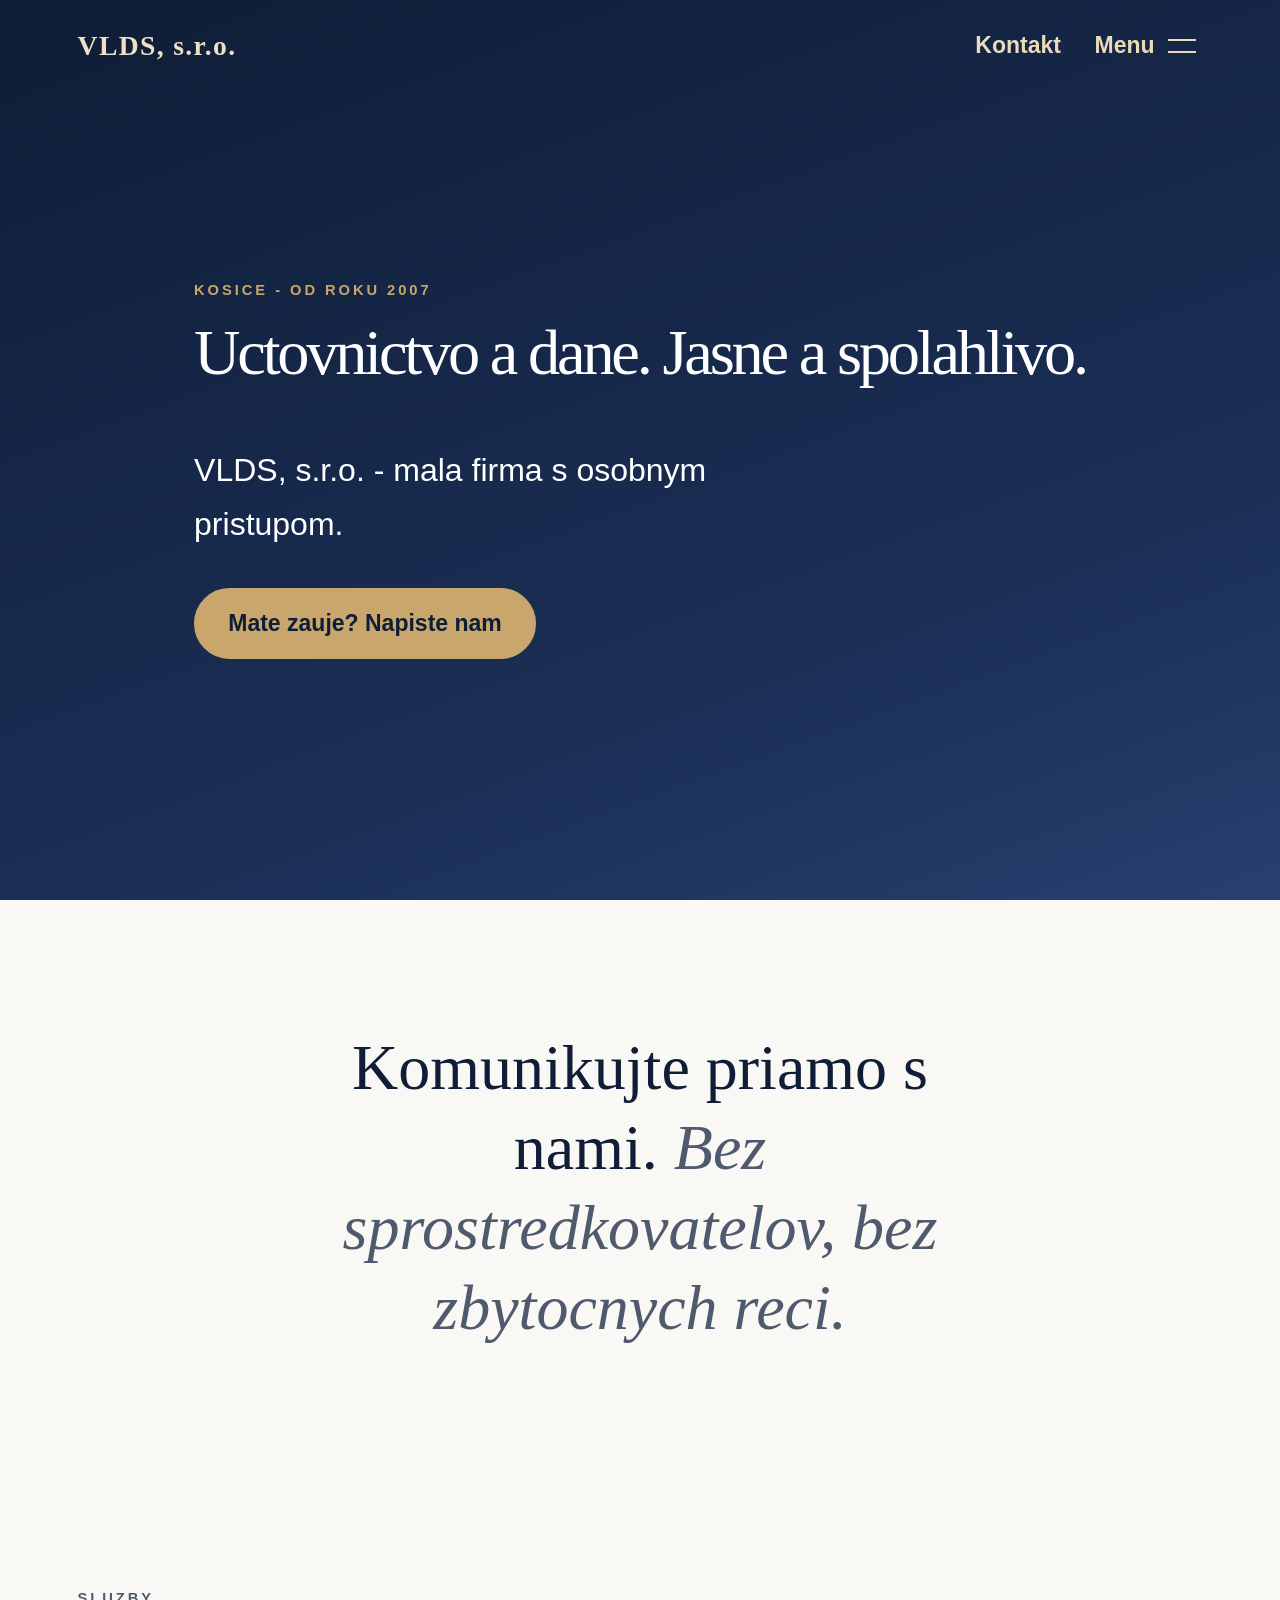
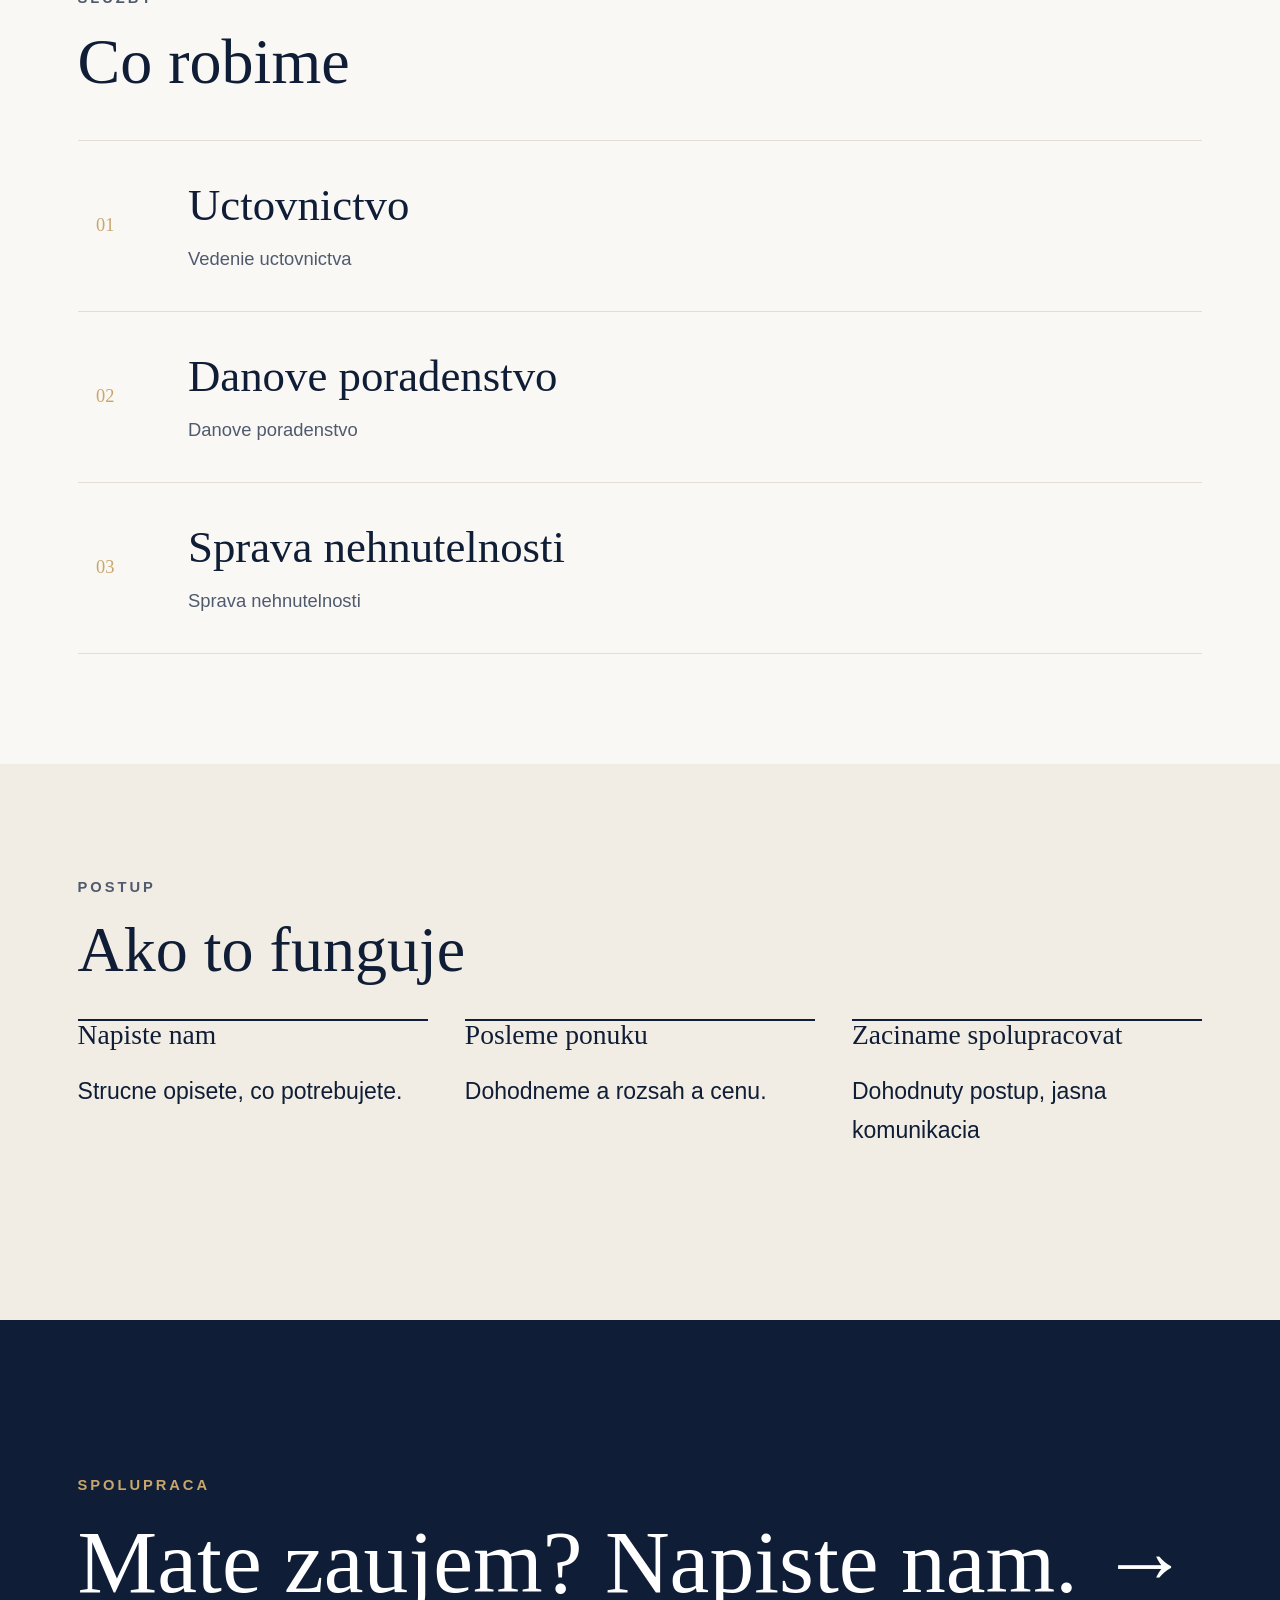
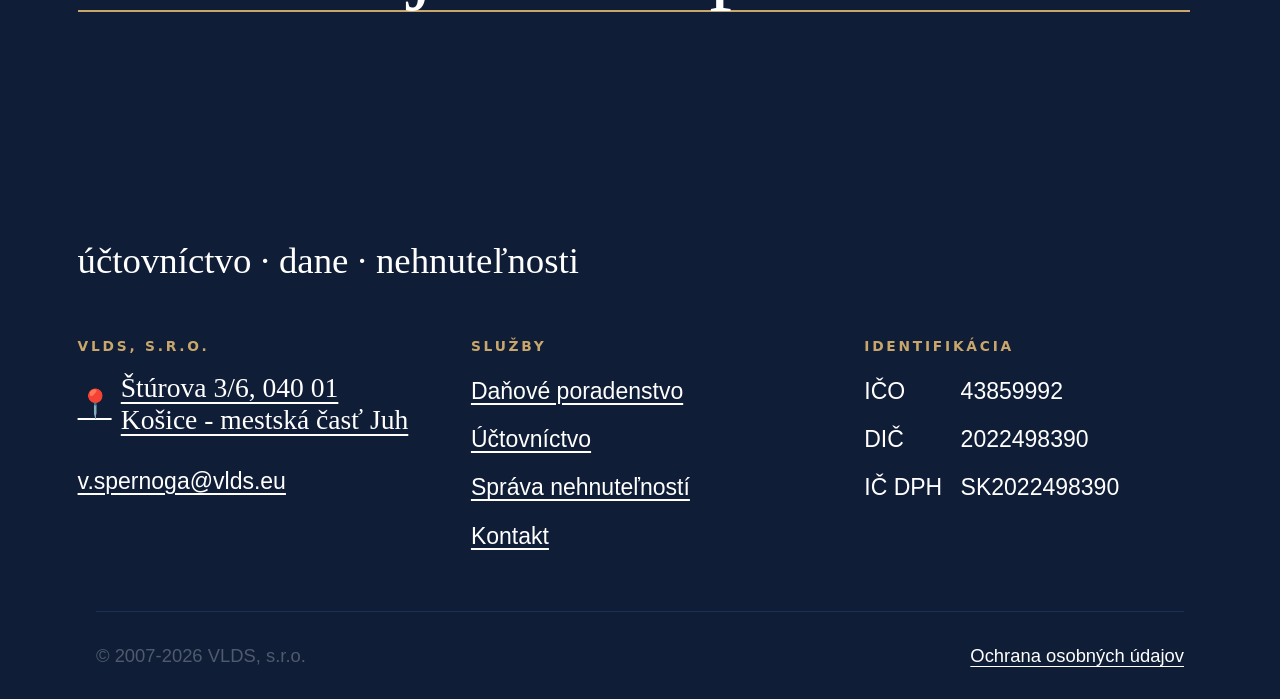
==== commit b6e126fb: "Update email addresses and include main.js script for an interactive map" ====
--- a/index.html
+++ b/index.html
@@ -134,7 +134,7 @@
                 >Otvoriť v Google Maps ↗</a
               >
             </details>
-            <p><a href="">???@gmail.com</a></p>
+            <p><a href="">v.spernoga@vlds.eu</a></p>
           </div>
 
           <div>
@@ -178,5 +178,6 @@
         </div>
       </div>
     </footer>
+    <script src="main.js"></script>
   </body>
 </html>
--- a/style.css
+++ b/style.css
@@ -6,10 +6,10 @@
   --gold: #c9a66b;
   --muted: #4f5a6e;
   --font: "Iowan Old Style", "Palatino Linotype", Palatino, Georgia, serif;
-}
-
-/* GLOBAL */
-/* Main */
+  --ease: cubic-bezier(0.25, 0.75, 0.25, 1)
+}
+
+/* BASE */
 * {
   box-sizing: border-box;
 }
@@ -24,6 +24,7 @@
   font: 1.25rem/1.7 "Segoe UI", Roboto, sans-serif;
   color: var(--color);
   background: var(--background);
+  animation: fade 1s var(--ease);
 }
 
 a {
@@ -41,40 +42,32 @@
 }
 
 h1 {
-  font-size: 5rem;
+  font-size: clamp(3rem, 8vw, 3.5rem);
   letter-spacing: -0.05em;
 }
 
 h2 {
-  font-size: 2.5rem;
+  font-size: clamp(2rem, 5vw, 3.5rem);
 }
 
 h3 {
   font-size: 1.5rem;
 }
 
+/* SHARED LAYOUT AND TEXT */
 .wrap {
   max-width: 1180px;
   margin: 0 auto;
   padding: 0 1.5rem;
 }
 
-.services,
-.procedure,
-.statement {
-  padding: 6rem 0;
-}
-
-.procedure {
-  background: #f1ede4;
-}
-
-.small {
-  font-size: 1rem;
+.grid {
+  display: grid;
+  gap: 3rem;
 }
 
 .lead {
-  font-size: 1.5rem;
+  font-size: clamp(1.5rem, 2.5vw, 2rem);
   color: var(--muted);
   max-width: 36ch;
 }
@@ -88,11 +81,20 @@
   margin: 0 0 1rem;
 }
 
+.small {
+  font-size: 1rem;
+}
+
+.muted {
+  color: var(--muted);
+}
+
+/* ACCESSIBILITY */
 .skip {
   position: absolute;
   left: -999px;
   top: 0;
-  background: var(--ink);
+  background: var(--color);
   color: #fff;
   padding: 0.7rem 1rem;
   z-index: 99;
@@ -107,13 +109,244 @@
   outline-offset: 3px;
 }
 
-/* OTHER SITES */
+/* HEADER */
+.header {
+  position: fixed;
+  inset: 0 0 auto;
+  z-index: 60;
+  mix-blend-mode: difference;
+  background: var(--background);
+  border-bottom: 1px solid var(--line);
+  transition:
+    transform 0.3s var(--ease),
+    background 0.3s,
+    color 0.3s;
+}
+
+.bar {
+  display: flex;
+  justify-content: space-between;
+  align-items: center;
+  min-height: 5rem;
+}
+
+.logo {
+  font: 600 1.5rem var(--font);
+  text-decoration: none;
+  letter-spacing: 0.05em;
+}
+
+.right {
+  display: flex;
+  align-items: center;
+  gap: 1.5rem;
+}
+
+.contact {
+  text-decoration: none;
+  font-weight: 600;
+  position: relative;
+}
+
+.contact:after {
+  content: "";
+  position: absolute;
+  left: 0;
+  right: 0;
+  bottom: -3px;
+  height: 2px;
+  background: currentColor;
+  transform: scaleX(0);
+  transform-origin: left;
+  transition: transform 0.3s var(--ease);
+}
+
+.contact:hover:after {
+  transform: scaleX(1);
+}
+
+.menu_button {
+  display: flex;
+  align-items: center;
+  gap: 0.75rem;
+  min-height: 50px;
+  background: none;
+  border: 0;
+  color: inherit;
+  font: inherit;
+  font-weight: 600;
+  cursor: pointer;
+}
+
+.bars {
+  width: 28px;
+  height: 14px;
+  border-top: 2px solid;
+  border-bottom: 2px solid;
+  position: relative;
+  transition: 0.5s;
+}
+
+.home .header.top {
+  background: transparent;
+  border-color: transparent;
+  color: white;
+}
+
+/* HOME: HERO */
+.hero {
+  position: relative;
+  min-height: 100svh;
+  display: flex;
+  align-items: center;
+  background: linear-gradient(160deg, #0f1d36, #1b2f57 70%, #27406f);
+  color: white;
+  overflow: hidden;
+  padding: 7rem 0 5rem;
+}
+
+.hero .eyebrow {
+  color: var(--gold);
+}
+
+.hero .lead {
+  color: white;
+  margin-bottom: 2rem;
+}
+
+.hero .wrap {
+  position: relative;
+}
+
+.hero h1 {
+  display: inline-block;
+  overflow: hidden;
+  vertical-align: top;
+  padding-bottom: 0.1em;
+}
+
+.button {
+  display: inline-block;
+  min-height: 50px;
+  padding: 0.75rem 1.75rem;
+  font: inherit;
+  font-weight: 700;
+  text-decoration: none;
+  color: white;
+  background: var(--color);
+  border: 2px solid var(--color2);
+  border-radius: 100px;
+  cursor: pointer;
+  transition:
+    transform 0.3s var(--ease),
+    background 0.3s,
+    color 0.3s;
+}
+
+.button:hover {
+  transform: translateY(-3px);
+}
+
+.button--gold {
+  background: var(--gold);
+  border-color: var(--gold);
+  color: var(--color);
+}
+
+/* HOME: MESSAGE */
+.message {
+  padding: clamp(4rem, 10vw, 8rem) 0;
+  text-align: center;
+}
+
+.message p {
+  font: 500 clamp(2rem, 5vw, 3.6rem)/1.25 var(--font);
+  max-width: 20ch;
+  margin: 0 auto;
+}
+
+.message em {
+  color: var(--muted);
+}
+
+/* HOME: SERVICES */
+.services,
+.procedure {
+  padding: 6rem 0;
+}
+
+.procedure {
+  background: #f1ede4;
+}
+
+.list {
+  margin-top: 2.5rem;
+  border-top: 1px solid var(--line);
+}
+
+.row {
+  display: grid;
+  grid-template-columns: 4rem 1fr auto;
+  gap: 1rem;
+  align-items: center;
+  padding: 2rem 1rem;
+  border-bottom: 1px solid var(--line);
+  text-decoration: none;
+  transition:
+    background 0.3s,
+    color 0.3s,
+    padding 0.3s var(--ease);
+}
+
+.row:hover,
+.row:focus-visible {
+  background: var(--color);
+  color: white;
+  padding-left: 2rem;
+}
+
+.number {
+  font: 500 1rem var(--font);
+  color: var(--gold);
+}
+
+.row_text b {
+  display: block;
+  font: 500 clamp(1.5rem, 3.5vw, 2.5rem)/1.25 var(--font);
+}
+
+.row_text small {
+  display: block;
+  color: var(--muted);
+  font-size: 1rem;
+  margin-top: 0.5rem;
+}
+
+.row:hover small {
+  color: white;
+}
+
+/* HOME: STEPS */
+.steps {
+  list-style: none;
+  padding: 0;
+  margin: 2rem 0;
+  display: grid;
+  grid-template-columns: repeat(auto-fit, minmax(min(100%, 240px), 1fr));
+  gap: 2rem;
+}
+
+.steps li {
+  border-top: 2px solid var(--color);
+}
+
+/* SERVICE PAGE: CONTENT */
 .title {
   padding: 9rem 0 2rem;
 }
 
 .statement {
-  padding-top: 2rem;
+  padding: 2rem 0 6rem;
 }
 
 .narrow {
@@ -125,26 +358,61 @@
   margin-top: 2rem;
 }
 
-/* FORM */
-.grid {
-  display: grid;
-  gap: 3rem;
-}
-
-.footer_grid {
-  grid-template-columns: repeat(auto-fit, minmax(min(100%, 240px), 1fr));
-}
-
+.navigation ol {
+  list-style: none;
+  display: flex;
+  flex-wrap: wrap;
+  gap: 0.5rem;
+  padding: 0;
+  margin: 0 0 2rem;
+  font-size: 1rem;
+  color: var(--muted);
+}
+
+.navigation li + li:before {
+  content: "/";
+  margin-right: 0.5rem;
+}
+
+.navigation a {
+  text-decoration: none;
+}
+
+.navigation a:hover {
+  text-decoration: underline;
+}
+
+.nav_text {
+  display: inline-block;
+  overflow: hidden;
+  vertical-align: top;
+  padding-bottom: 0.1rem;
+}
+
+.tick {
+  list-style: none;
+  padding: 0;
+}
+
+.tick li {
+  padding: 1rem 0 1rem 2rem;
+  border-bottom: 1px solid var(--line);
+  position: relative;
+  font-size: 1.25rem;
+}
+
+.tick li:before {
+  content: "→";
+  position: absolute;
+  left: 0;
+  color: #8a6a2f;
+}
+
+/* CONTACT FORM */
+/* for future implementation */
+/*
 .contact_grid {
   grid-template-columns: repeat(auto-fit, minmax(min(100%, 380px), 1fr));
-}
-
-.muted {
-  color: var(--muted);
-}
-
-.small {
-  font-size: 1rem;
 }
 
 .form {
@@ -211,294 +479,21 @@
   margin: 0;
   font-weight: 600;
 }
+
 .form__msg.ok {
   color: #0f6b3f;
 }
+
 .form__msg.err {
   color: #a3241f;
 }
-
-.nav_text {
-  display: inline-block;
-  overflow: hidden;
-  vertical-align: top;
-  padding-bottom: 0.1rem;
-}
-
-.navigation ol {
-  list-style: none;
-  display: flex;
-  flex-wrap: wrap;
-  gap: 0.5rem;
-  padding: 0;
-  margin: 0 0 2rem;
-  font-size: 1rem;
-  color: var(--muted);
-}
-
-.navigation li + li:before {
-  content: "/";
-  margin-right: 0.5rem;
-}
-
-.navigation a {
-  text-decoration: none;
-}
-
-.navigation a:hover {
-  text-decoration: underline;
-}
-
-/* HEADER */
-
-.header {
-  position: fixed;
-  inset: 0 0 auto;
-  z-index: 60;
-  mix-blend-mode: difference;
-  background: var(--background);
-  border-bottom: 1px solid var(--line);
-  transition:
-    transform 0.3s,
-    background 0.3s,
-    color 0.3s;
-}
-
-.bar {
-  display: flex;
-  justify-content: space-between;
-  align-items: center;
-  min-height: 5rem;
-}
-
-.logo {
-  font: 600 1.5rem var(--font);
-  text-decoration: none;
-  letter-spacing: 0.05em;
-}
-
-.right {
-  display: flex;
-  align-items: center;
-  gap: 1.5rem;
-}
-
-.contact {
-  text-decoration: none;
-  font-weight: 600;
-  position: relative;
-}
-
-.contact:after {
-  content: "";
-  position: absolute;
-  left: 0;
-  right: 0;
-  bottom: -3px;
-  height: 2px;
-  background: currentColor;
-  transform: scaleX(0);
-  transform-origin: left;
-  transition: transform 0.3s;
-}
-
-.contact:hover:after {
-  transform: scaleX(1);
-}
-
-.menu_button {
-  display: flex;
-  align-items: center;
-  gap: 0.75rem;
-  min-height: 50px;
-  background: none;
-  border: 0;
-  color: inherit;
-  font: inherit;
-  font-weight: 600;
-  cursor: pointer;
-}
-
-.bars {
-  width: 28px;
-  height: 14px;
-  border-top: 2px solid;
-  border-bottom: 2px solid;
-  position: relative;
-  transition: 0.5s;
-}
-
-.home .header.top {
-  background: transparent;
-  border-color: transparent;
-  color: white;
-}
-
-/* HERO */
-
-.hero {
-  position: relative;
-  min-height: 100svh;
-  display: flex;
-  align-items: center;
-  background: linear-gradient(160deg, #0f1d36, #1b2f57 70%, #27406f);
-  color: white;
-  overflow: hidden;
-  padding: 7rem 0 5rem;
-}
-
-.hero .eyebrow {
-  color: var(--gold);
-}
-
-.hero .lead {
-  color: white;
-  margin-bottom: 2rem;
-}
-
-.hero .wrap {
-  position: relative;
-}
-
-.hero h1 {
-  display: inline-block;
-  overflow: hidden;
-  vertical-align: top;
-  padding-bottom: 0.1em;
-}
-
-.button {
-  display: inline-block;
-  min-height: 50px;
-  padding: 0.75rem 1.75rem;
-  font: inherit;
-  font-weight: 700;
-  text-decoration: none;
-  color: white;
-  background: var(--color);
-  border: 2px solid var(--color2);
-  border-radius: 100px;
-  cursor: pointer;
-  transition:
-    transform 0.3s,
-    background 0.3s,
-    color 0.3s;
-}
-
-.button:hover {
-  transform: translateY(-3px);
-}
-
-.button--gold {
-  background: var(--gold);
-  border-color: var(--gold);
-  color: var(--color);
-}
-
-.message {
-  padding: 7.5rem 0;
-  text-align: center;
-}
-
-.message p {
-  font: 500 2rem var(--font);
-  max-width: 20ch;
-  margin: 0 auto;
-}
-
-.message em {
-  color: var(--muted);
-}
-
-/* SERVICES */
-
-.list {
-  margin-top: 2.5rem;
-  border-top: 1px solid var(--line);
-}
-
-.row {
-  display: grid;
-  grid-template-columns: 4rem 1fr auto;
-  gap: 1rem;
-  align-items: center;
-  padding: 2rem 1rem;
-  border-bottom: 1px solid var(--line);
-  text-decoration: none;
-  transition:
-    background 0.3s,
-    color 0.3s,
-    padding 0.3s;
-}
-
-.row:hover,
-.row:focus-visible {
-  background: var(--color);
-  color: white;
-  padding-left: 2rem;
-}
-
-.number {
-  font: 500 1rem var(--font);
-  color: var(--gold);
-}
-
-.row_text b {
-  display: block;
-  font: 500 2rem var(--font);
-}
-
-.row_text small {
-  display: block;
-  color: var(--muted);
-  font-size: 1rem;
-  margin-top: 0.5rem;
-}
-
-.row:hover small {
-  color: white;
-}
-
-/* PRODECURE */
-
-.steps {
-  list-style: none;
-  padding: 0;
-  margin: 2rem 0;
-  display: grid;
-  grid-template-columns: repeat(auto-fit, minmax(min(100%, 240px), 1fr));
-  gap: 2rem;
-}
-
-.steps li {
-  border-top: 2px solid var(--color);
-}
-
-.tick {
-  list-style: none;
-  padding: 0;
-}
-
-.tick li {
-  padding: 0.9rem 0 0.9rem 2.2rem;
-  border-bottom: 1px solid var(--line);
-  position: relative;
-  font-size: 1.25rem;
-}
-
-.tick li:before {
-  content: "→";
-  position: absolute;
-  left: 0;
-  color: #8a6a2f;
-}
-
-/* COOPERATION */
-
+*/
+
+/* HOME: COOPERATION */
 .cooperation {
   background: var(--color);
   color: white;
-  padding: 7.5rem 0;
+  padding: clamp(5rem, 12vw, 9rem) 0;
 }
 
 .cooperation .eyebrow {
@@ -507,15 +502,15 @@
 
 .question {
   display: inline-block;
-  font: 500 3rem var(--font);
+  font: 500 clamp(2rem, 7vw, 5.5rem)/1 var(--font);
   text-decoration: none;
   border-bottom: 2px solid var(--gold);
   padding-bottom: 0.2rem;
 }
 
 .question span {
-  display: block;
-  transition: 0.5s;
+  display: inline-block;
+  transition: transform 0.5s var(--ease);
 }
 
 .question:hover {
@@ -527,7 +522,6 @@
 }
 
 /* FOOTER */
-
 .footer {
   background: var(--color);
   color: white;
@@ -550,6 +544,10 @@
   font: 500 2rem var(--font);
   margin: 0 0 3rem;
   color: white;
+}
+
+.footer_grid {
+  grid-template-columns: repeat(auto-fit, minmax(min(100%, 240px), 1fr));
 }
 
 .footer_services {
@@ -619,11 +617,40 @@
 .map {
   height: 380px;
   border-radius: 14px;
-  margin: 1rem 0 0.6rem;
+  margin: 1rem 0 0.5rem;
   background: #e8e4da;
   overflow: hidden;
 }
 
 .ext {
-  font-size: 0.95rem;
-}
+  font-size: 1rem;
+}
+
+/* ANIMATIONS */
+@keyframes fade {
+  from {
+    opacity: 0;
+  }
+}
+
+/* ACCESSIBILITY: REDUCED MOTION */
+@media (max-width: 700px) {
+  .row {
+    grid-template-columns: 2.5rem 1fr auto;
+    padding: 1.5rem 0.5rem;
+  }
+
+  .map {
+    height: 300px;
+  }
+}
+
+@media (prefers-reduced-motion: reduce) {
+  *,
+  *:before,
+  *:after {
+    animation: none !important;
+    transition: none !important;
+    scroll-behavior: none !important;
+  }
+}
